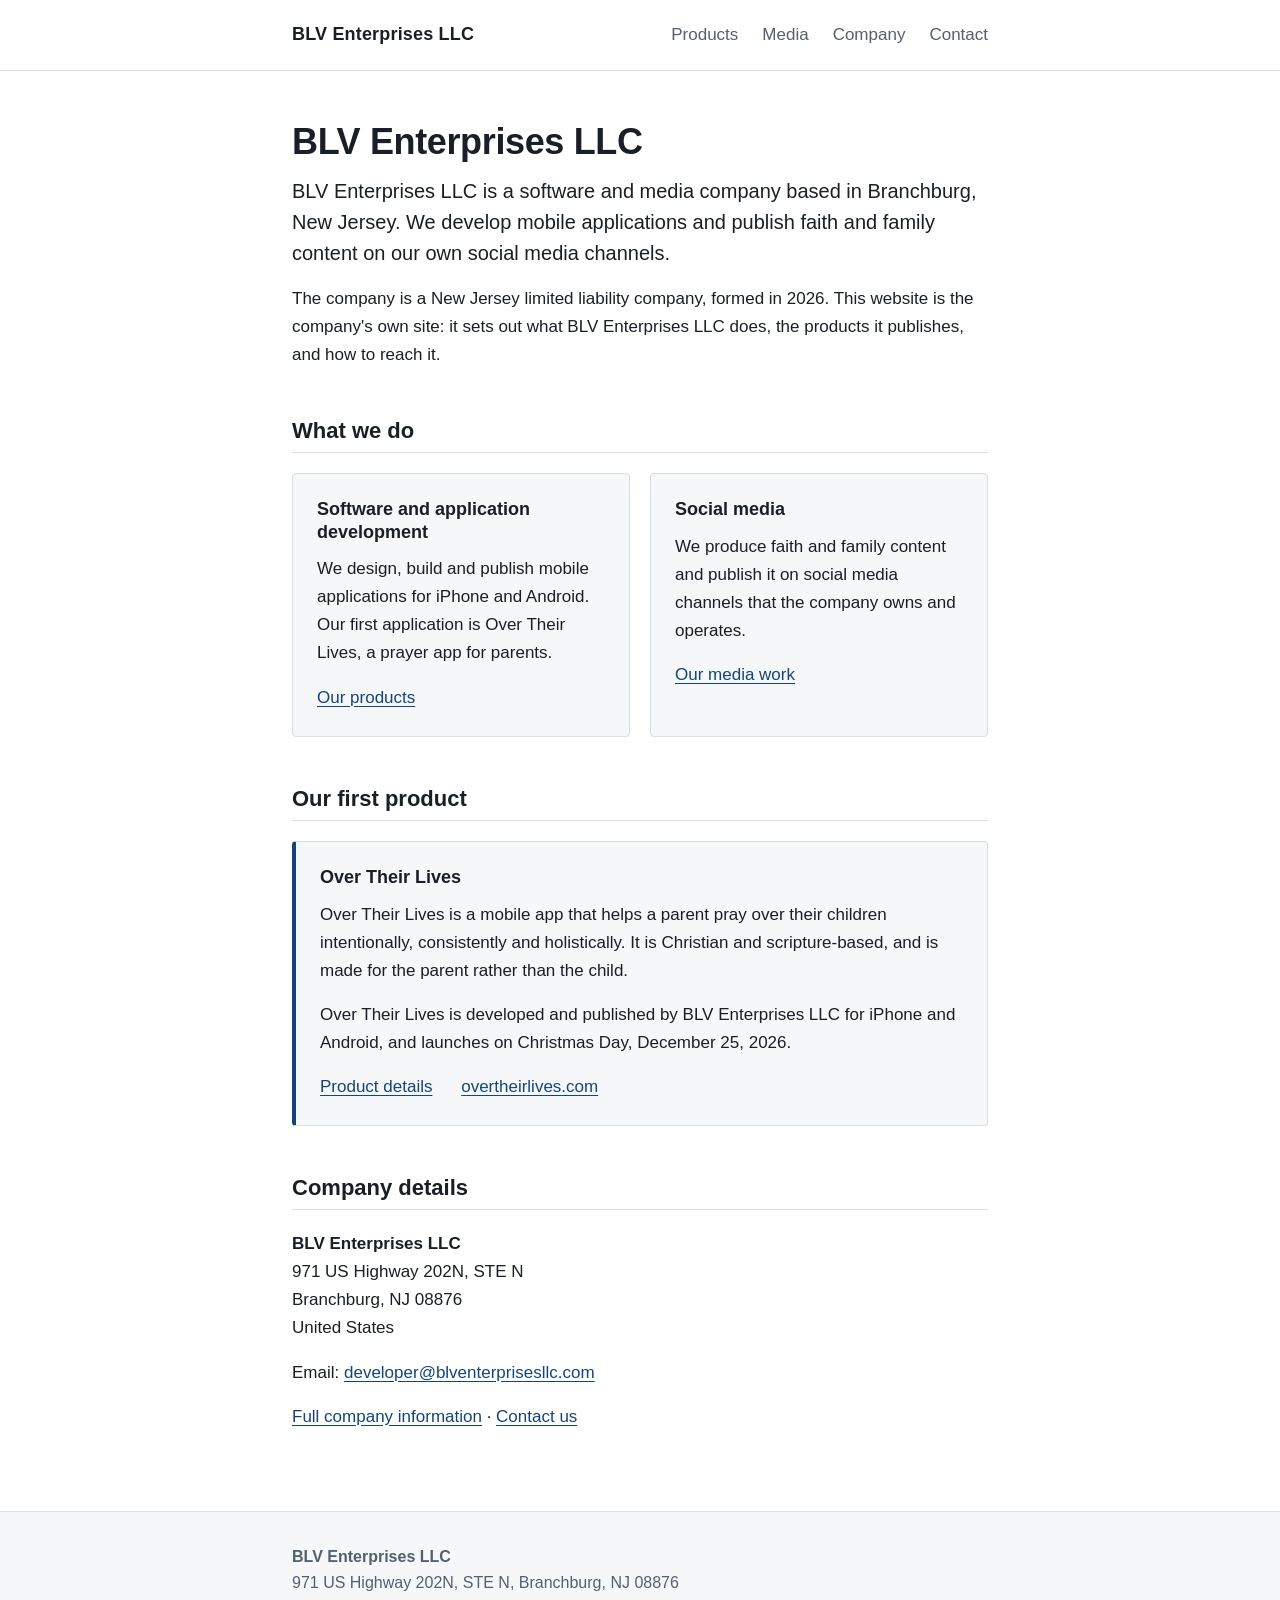
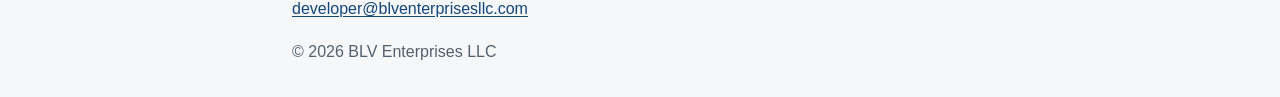
==== index.html @ cfd6014f "Add BLV Enterprises LLC company website Static five-page site: home, products, media, company, conta" ====
<!doctype html>
<html lang="en">
<head>
  <meta charset="utf-8">
  <meta name="viewport" content="width=device-width, initial-scale=1">
  <title>BLV Enterprises LLC — Software and media company, Branchburg, New Jersey</title>
  <meta name="description" content="BLV Enterprises LLC is a New Jersey limited liability company that develops mobile applications and publishes faith and family content on its own social media channels.">
  <link rel="canonical" href="https://blventerprisesllc.com/">
  <meta property="og:type" content="website">
  <meta property="og:site_name" content="BLV Enterprises LLC">
  <meta property="og:title" content="BLV Enterprises LLC — Software and media company, Branchburg, New Jersey">
  <meta property="og:description" content="BLV Enterprises LLC is a New Jersey limited liability company that develops mobile applications and publishes faith and family content on its own social media channels.">
  <meta property="og:url" content="https://blventerprisesllc.com/">
  <link rel="icon" href="/favicon.svg" type="image/svg+xml">
  <link rel="stylesheet" href="/styles.css">
</head>
<body>
  <a class="skip" href="#main">Skip to content</a>
  <header class="site-header">
    <div class="wrap header-inner">
      <a class="wordmark" href="/">BLV Enterprises LLC</a>
      <nav aria-label="Main">
        <ul>
          <li><a href="/products">Products</a></li>
          <li><a href="/media">Media</a></li>
          <li><a href="/company">Company</a></li>
          <li><a href="/contact">Contact</a></li>
        </ul>
      </nav>
    </div>
  </header>
  <main id="main" class="wrap">
    <section class="intro">
      <h1>BLV Enterprises LLC</h1>
      <p class="lede">BLV Enterprises LLC is a software and media company based in Branchburg, New Jersey. We develop mobile applications and publish faith and family content on our own social media channels.</p>
      <p>The company is a New Jersey limited liability company, formed in 2026. This website is the company's own site: it sets out what BLV Enterprises LLC does, the products it publishes, and how to reach it.</p>
    </section>

    <section>
      <h2>What we do</h2>
      <div class="grid">
        <article class="card">
          <h3>Software and application development</h3>
          <p>We design, build and publish mobile applications for iPhone and Android. Our first application is Over Their Lives, a prayer app for parents.</p>
          <p><a href="/products">Our products</a></p>
        </article>
        <article class="card">
          <h3>Social media</h3>
          <p>We produce faith and family content and publish it on social media channels that the company owns and operates.</p>
          <p><a href="/media">Our media work</a></p>
        </article>
      </div>
    </section>

    <section>
      <h2>Our first product</h2>
      <article class="card feature">
        <h3>Over Their Lives</h3>
        <p>Over Their Lives is a mobile app that helps a parent pray over their children intentionally, consistently and holistically. It is Christian and scripture-based, and is made for the parent rather than the child.</p>
        <p>Over Their Lives is developed and published by BLV Enterprises LLC for iPhone and Android, and launches on Christmas Day, December 25, 2026.</p>
        <p class="links"><a href="/products">Product details</a> <a href="https://overtheirlives.com">overtheirlives.com</a></p>
      </article>
    </section>

    <section>
      <h2>Company details</h2>
      <address>
        <strong>BLV Enterprises LLC</strong><br>
        971 US Highway 202N, STE N<br>
        Branchburg, NJ 08876<br>
        United States
      </address>
      <p>Email: <a href="mailto:developer@blventerprisesllc.com">developer@blventerprisesllc.com</a></p>
      <p><a href="/company">Full company information</a> · <a href="/contact">Contact us</a></p>
    </section>
  </main>
  <footer class="site-footer">
    <div class="wrap">
      <p>
        <strong>BLV Enterprises LLC</strong><br>
        971 US Highway 202N, STE N, Branchburg, NJ 08876<br>
        <a href="mailto:developer@blventerprisesllc.com">developer@blventerprisesllc.com</a>
      </p>
      <p>&copy; 2026 BLV Enterprises LLC</p>
    </div>
  </footer>
</body>
</html>
---- styles.css ----
:root {
  --ink: #1a1f27;
  --muted: #55606e;
  --line: #d9dee5;
  --bg: #ffffff;
  --bg-soft: #f5f7f9;
  --accent: #14457a;
}

* { box-sizing: border-box; }

html { -webkit-text-size-adjust: 100%; }

body {
  margin: 0;
  background: var(--bg);
  color: var(--ink);
  font-family: -apple-system, BlinkMacSystemFont, "Segoe UI", Roboto, "Helvetica Neue", Arial, sans-serif;
  font-size: 1.0625rem;
  line-height: 1.65;
}

.wrap {
  width: 100%;
  max-width: 46rem;
  margin: 0 auto;
  padding: 0 1.25rem;
}

a { color: var(--accent); text-underline-offset: 0.15em; }
a:hover { text-decoration-thickness: 2px; }
a:focus-visible { outline: 2px solid var(--accent); outline-offset: 2px; }

.skip {
  position: absolute;
  left: -999rem;
  background: var(--bg);
  padding: 0.5rem 1rem;
}
.skip:focus { left: 0.5rem; top: 0.5rem; }

.site-header { border-bottom: 1px solid var(--line); }
.wrap.header-inner {
  display: flex;
  flex-wrap: wrap;
  align-items: baseline;
  justify-content: space-between;
  gap: 0.5rem 2rem;
  padding-top: 1.25rem;
  padding-bottom: 1.25rem;
}
.wordmark {
  color: var(--ink);
  font-weight: 700;
  font-size: 1.125rem;
  letter-spacing: 0.01em;
  text-decoration: none;
}
nav ul {
  display: flex;
  flex-wrap: wrap;
  gap: 0.25rem 1.5rem;
  margin: 0;
  padding: 0;
  list-style: none;
}
nav a { color: var(--muted); text-decoration: none; }
nav a:hover { color: var(--accent); text-decoration: underline; }
nav a[aria-current="page"] { color: var(--ink); font-weight: 600; }

main.wrap { padding-top: 3rem; padding-bottom: 4rem; }
section + section { margin-top: 3rem; }

h1, h2, h3 { line-height: 1.25; margin: 0 0 0.75rem; }
h1 { font-size: 2.25rem; letter-spacing: -0.01em; }
h2 {
  font-size: 1.375rem;
  padding-bottom: 0.5rem;
  border-bottom: 1px solid var(--line);
  margin-bottom: 1.25rem;
}
h3 { font-size: 1.125rem; margin-top: 2rem; }
p, ul, dl, address { margin: 0 0 1rem; }
address { font-style: normal; }
.lede { font-size: 1.25rem; line-height: 1.55; color: var(--ink); }

.grid {
  display: grid;
  grid-template-columns: repeat(auto-fit, minmax(16rem, 1fr));
  gap: 1.25rem;
}
.card {
  background: var(--bg-soft);
  border: 1px solid var(--line);
  border-radius: 4px;
  padding: 1.5rem;
}
.card h3 { margin-top: 0; }
.card > :last-child { margin-bottom: 0; }
.feature { border-left: 4px solid var(--accent); }
.links a { margin-right: 1.5rem; display: inline-block; }

.facts { border-top: 1px solid var(--line); }
.facts > div {
  display: grid;
  grid-template-columns: 12rem 1fr;
  gap: 0.25rem 1.5rem;
  padding: 0.75rem 0;
  border-bottom: 1px solid var(--line);
}
.facts dt { font-weight: 600; color: var(--muted); }
.facts dd { margin: 0; }
.facts address { margin: 0; }

.site-footer {
  border-top: 1px solid var(--line);
  background: var(--bg-soft);
  padding: 2rem 0;
  color: var(--muted);
  font-size: 1rem;
}
.site-footer p:last-child { margin-bottom: 0; }

@media (max-width: 34rem) {
  h1 { font-size: 1.875rem; }
  .facts > div { grid-template-columns: 1fr; }
}
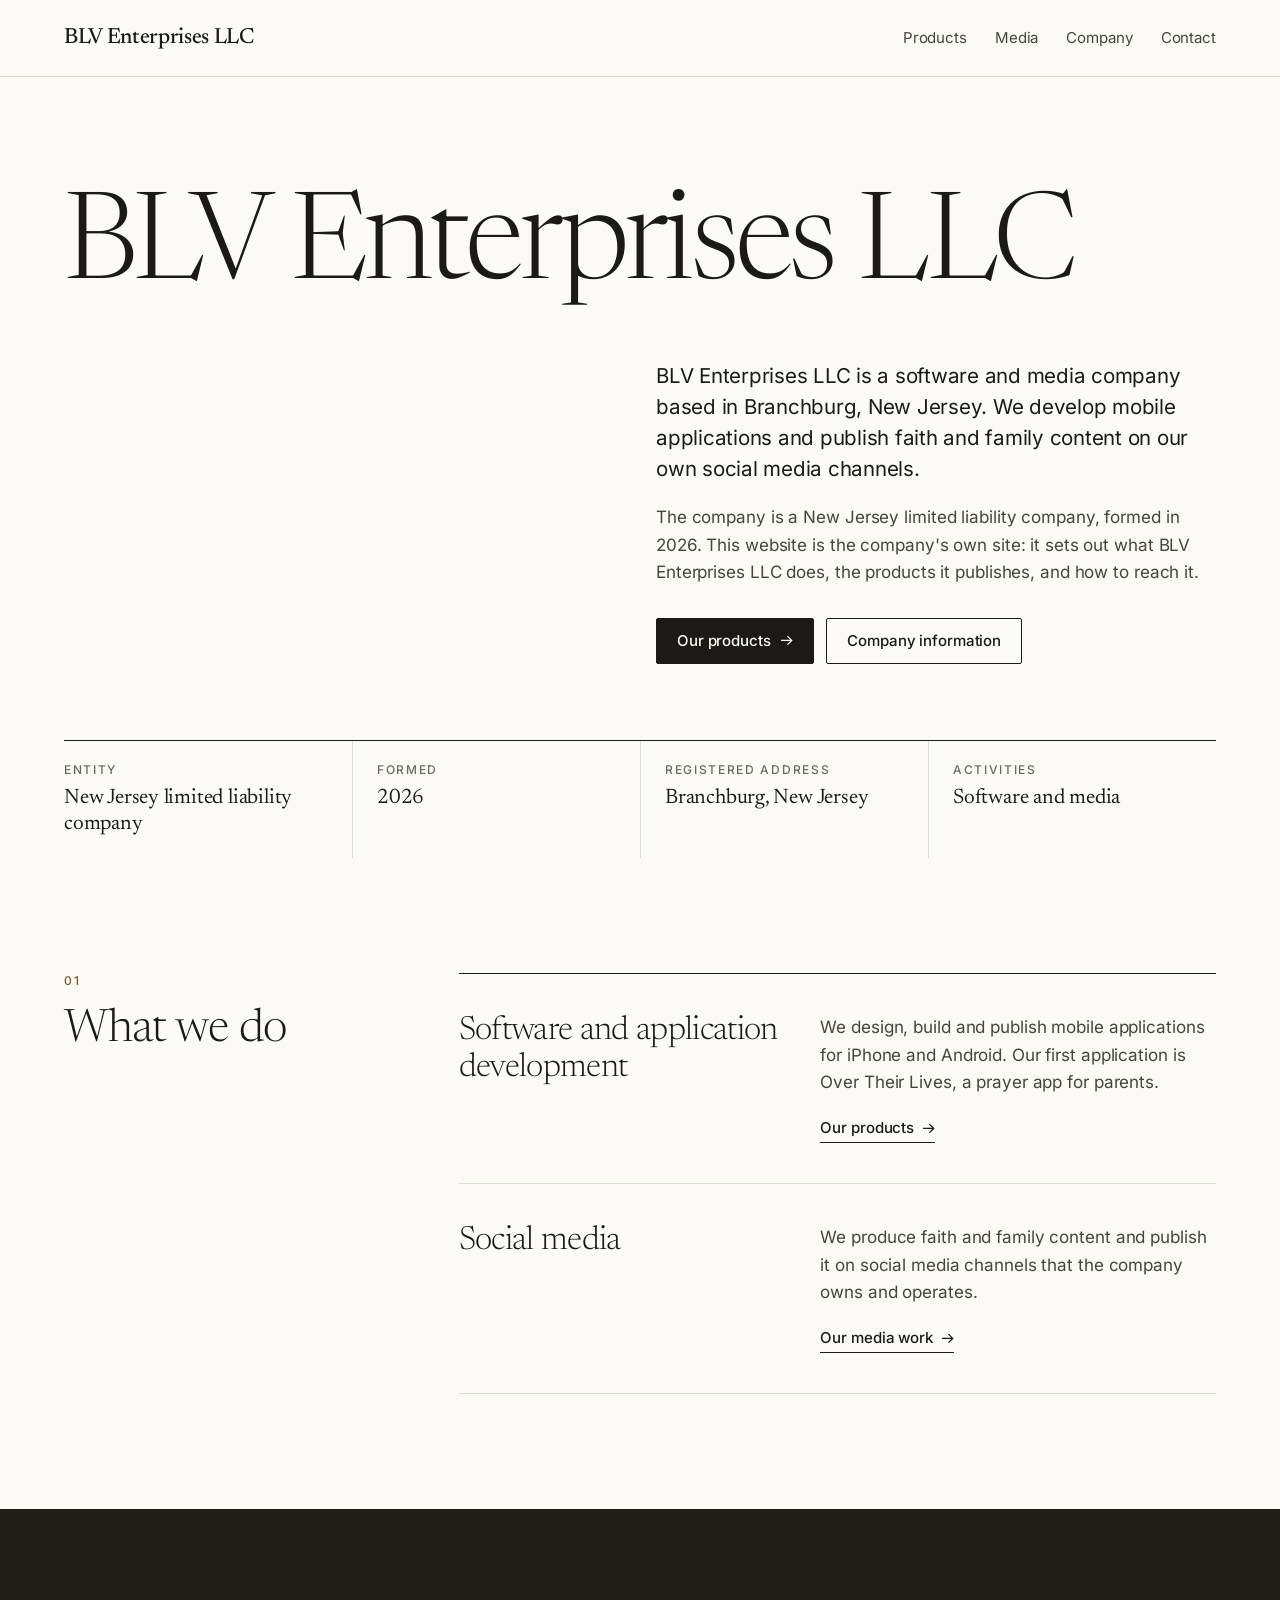
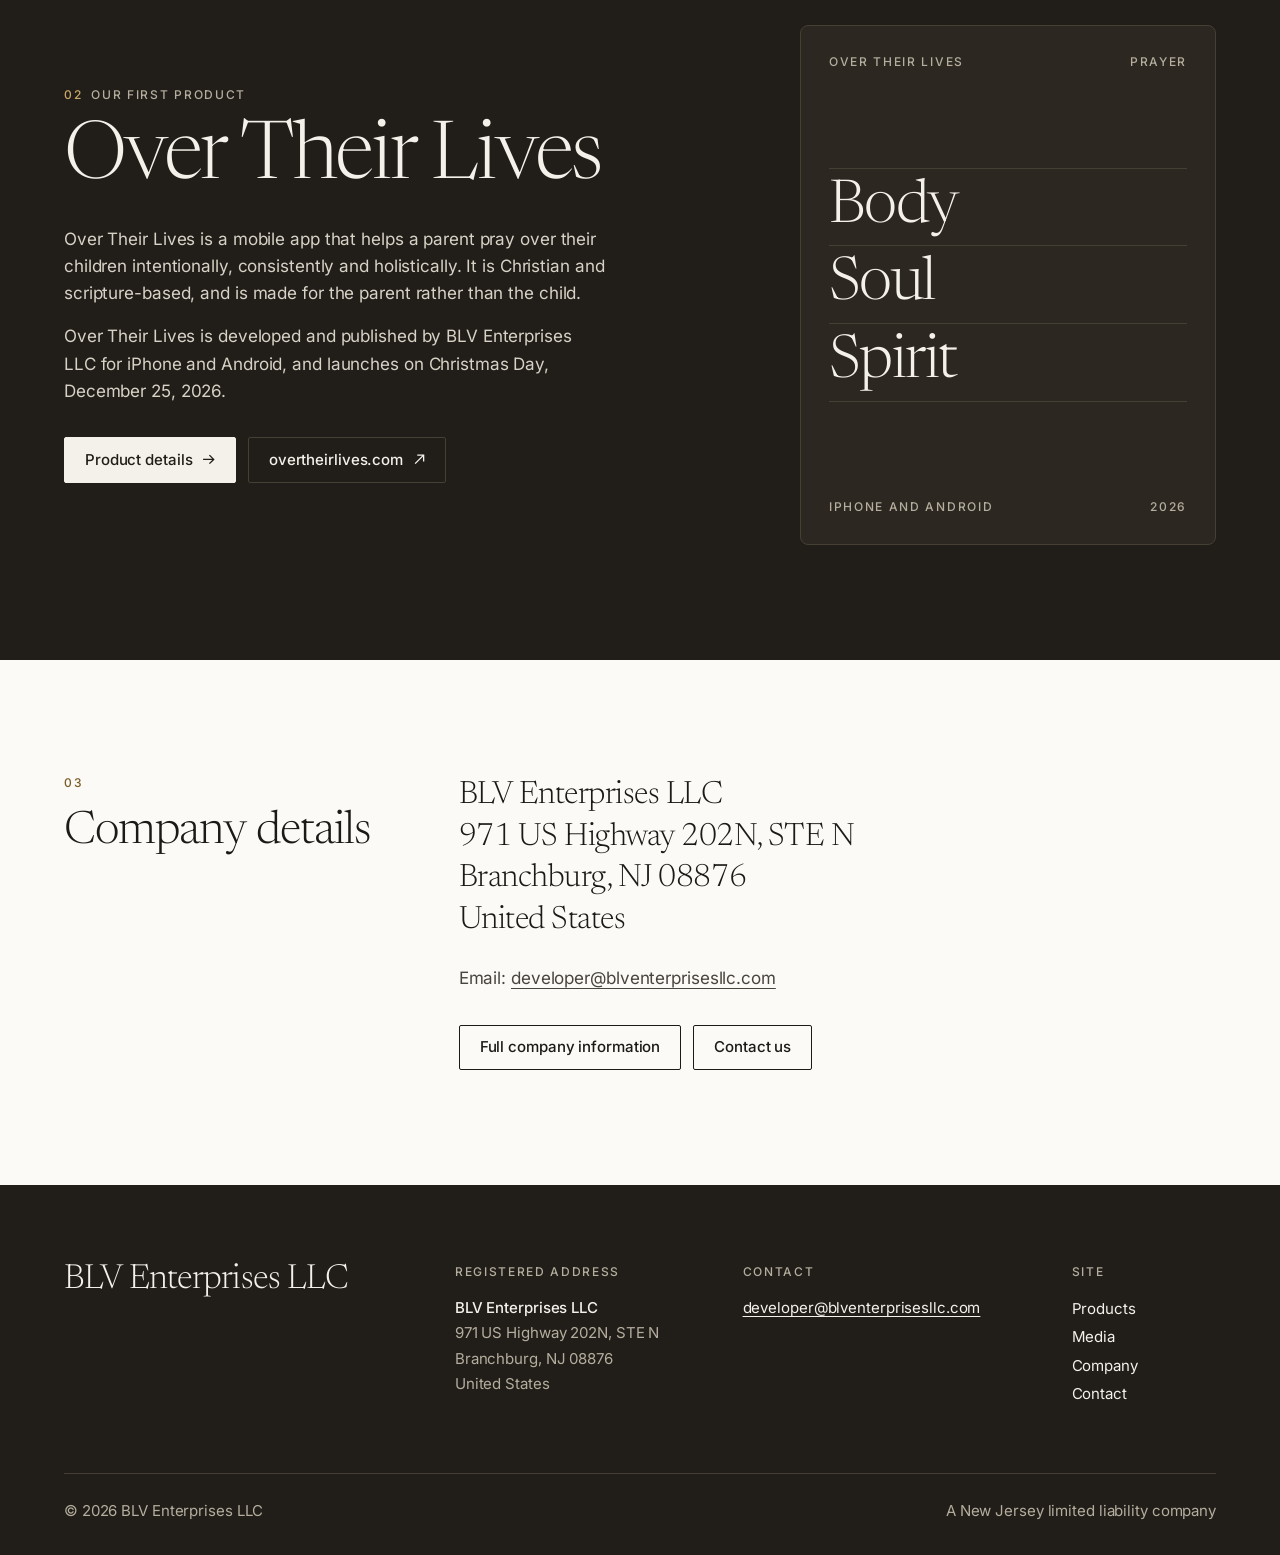
==== commit a3a8651f: "Redesign: editorial warm-paper system with self-hosted fonts Co-Authored-By: Claude Opus 5.5 <norepl" ====
--- a/index.html
+++ b/index.html
@@ -6,20 +6,23 @@
   <title>BLV Enterprises LLC — Software and media company, Branchburg, New Jersey</title>
   <meta name="description" content="BLV Enterprises LLC is a New Jersey limited liability company that develops mobile applications and publishes faith and family content on its own social media channels.">
   <link rel="canonical" href="https://blventerprisesllc.com/">
+  <meta property="og:url" content="https://blventerprisesllc.com/">
   <meta property="og:type" content="website">
   <meta property="og:site_name" content="BLV Enterprises LLC">
   <meta property="og:title" content="BLV Enterprises LLC — Software and media company, Branchburg, New Jersey">
   <meta property="og:description" content="BLV Enterprises LLC is a New Jersey limited liability company that develops mobile applications and publishes faith and family content on its own social media channels.">
-  <meta property="og:url" content="https://blventerprisesllc.com/">
+  <meta name="theme-color" content="#fbfaf6">
   <link rel="icon" href="/favicon.svg" type="image/svg+xml">
+  <link rel="preload" href="/fonts/newsreader.woff2" as="font" type="font/woff2" crossorigin>
+  <link rel="preload" href="/fonts/inter.woff2" as="font" type="font/woff2" crossorigin>
   <link rel="stylesheet" href="/styles.css">
 </head>
 <body>
   <a class="skip" href="#main">Skip to content</a>
   <header class="site-header">
-    <div class="wrap header-inner">
+    <div class="wrap bar">
       <a class="wordmark" href="/">BLV Enterprises LLC</a>
-      <nav aria-label="Main">
+      <nav class="site-nav" aria-label="Main">
         <ul>
           <li><a href="/products">Products</a></li>
           <li><a href="/media">Media</a></li>
@@ -29,59 +32,124 @@
       </nav>
     </div>
   </header>
-  <main id="main" class="wrap">
-    <section class="intro">
-      <h1>BLV Enterprises LLC</h1>
-      <p class="lede">BLV Enterprises LLC is a software and media company based in Branchburg, New Jersey. We develop mobile applications and publish faith and family content on our own social media channels.</p>
-      <p>The company is a New Jersey limited liability company, formed in 2026. This website is the company's own site: it sets out what BLV Enterprises LLC does, the products it publishes, and how to reach it.</p>
-    </section>
-
-    <section>
-      <h2>What we do</h2>
-      <div class="grid">
-        <article class="card">
-          <h3>Software and application development</h3>
-          <p>We design, build and publish mobile applications for iPhone and Android. Our first application is Over Their Lives, a prayer app for parents.</p>
-          <p><a href="/products">Our products</a></p>
-        </article>
-        <article class="card">
-          <h3>Social media</h3>
-          <p>We produce faith and family content and publish it on social media channels that the company owns and operates.</p>
-          <p><a href="/media">Our media work</a></p>
-        </article>
+  <main id="main">
+    <section class="hero hero-split wrap">
+      <h1 class="display">BLV Enterprises LLC</h1>
+      <div class="hero-body">
+        <p class="lede">BLV Enterprises LLC is a software and media company based in Branchburg, New Jersey. We develop mobile applications and publish faith and family content on our own social media channels.</p>
+        <p class="muted">The company is a New Jersey limited liability company, formed in 2026. This website is the company's own site: it sets out what BLV Enterprises LLC does, the products it publishes, and how to reach it.</p>
+        <div class="actions">
+          <a class="btn" href="/products">Our products <svg viewBox="0 0 12 12" fill="none" stroke="currentColor" stroke-width="1.25" aria-hidden="true"><path d="M1 6h10M7 2l4 4-4 4"/></svg></a>
+          <a class="btn ghost" href="/company">Company information</a>
+        </div>
       </div>
     </section>
 
-    <section>
-      <h2>Our first product</h2>
-      <article class="card feature">
-        <h3>Over Their Lives</h3>
-        <p>Over Their Lives is a mobile app that helps a parent pray over their children intentionally, consistently and holistically. It is Christian and scripture-based, and is made for the parent rather than the child.</p>
-        <p>Over Their Lives is developed and published by BLV Enterprises LLC for iPhone and Android, and launches on Christmas Day, December 25, 2026.</p>
-        <p class="links"><a href="/products">Product details</a> <a href="https://overtheirlives.com">overtheirlives.com</a></p>
-      </article>
+    <div class="wrap">
+      <dl class="strip">
+        <div><dt>Entity</dt><dd>New Jersey limited liability company</dd></div>
+        <div><dt>Formed</dt><dd>2026</dd></div>
+        <div><dt>Registered address</dt><dd>Branchburg, New Jersey</dd></div>
+        <div><dt>Activities</dt><dd>Software and media</dd></div>
+      </dl>
+    </div>
+
+    <section class="section split wrap">
+      <header class="section-head">
+        <p class="eyebrow"><span class="num">01</span></p>
+        <h2>What we do</h2>
+      </header>
+      <div class="section-body">
+        <div class="entries">
+          <article class="entry">
+            <h3>Software and application development</h3>
+            <p>We design, build and publish mobile applications for iPhone and Android. Our first application is Over Their Lives, a prayer app for parents.</p>
+            <a class="arrow" href="/products">Our products <svg viewBox="0 0 12 12" fill="none" stroke="currentColor" stroke-width="1.25" aria-hidden="true"><path d="M1 6h10M7 2l4 4-4 4"/></svg></a>
+          </article>
+          <article class="entry">
+            <h3>Social media</h3>
+            <p>We produce faith and family content and publish it on social media channels that the company owns and operates.</p>
+            <a class="arrow" href="/media">Our media work <svg viewBox="0 0 12 12" fill="none" stroke="currentColor" stroke-width="1.25" aria-hidden="true"><path d="M1 6h10M7 2l4 4-4 4"/></svg></a>
+          </article>
+        </div>
+      </div>
     </section>
 
-    <section>
-      <h2>Company details</h2>
-      <address>
-        <strong>BLV Enterprises LLC</strong><br>
-        971 US Highway 202N, STE N<br>
-        Branchburg, NJ 08876<br>
-        United States
-      </address>
-      <p>Email: <a href="mailto:developer@blventerprisesllc.com">developer@blventerprisesllc.com</a></p>
-      <p><a href="/company">Full company information</a> · <a href="/contact">Contact us</a></p>
+    <section class="field">
+      <div class="wrap feature">
+        <div>
+          <h2 class="eyebrow"><span class="num">02</span>Our first product</h2>
+          <h3>Over Their Lives</h3>
+          <p>Over Their Lives is a mobile app that helps a parent pray over their children intentionally, consistently and holistically. It is Christian and scripture-based, and is made for the parent rather than the child.</p>
+          <p>Over Their Lives is developed and published by BLV Enterprises LLC for iPhone and Android, and launches on Christmas Day, December 25, 2026.</p>
+          <div class="actions">
+            <a class="btn" href="/products">Product details <svg viewBox="0 0 12 12" fill="none" stroke="currentColor" stroke-width="1.25" aria-hidden="true"><path d="M1 6h10M7 2l4 4-4 4"/></svg></a>
+            <a class="btn ghost" href="https://overtheirlives.com">overtheirlives.com <svg class="out" viewBox="0 0 12 12" fill="none" stroke="currentColor" stroke-width="1.25" aria-hidden="true"><path d="M2 10l8-8M4 2h6v6"/></svg></a>
+          </div>
+        </div>
+        <div class="plate" aria-hidden="true">
+          <p class="eyebrow"><span>Over Their Lives</span><span>Prayer</span></p>
+          <ul>
+            <li>Body</li>
+            <li>Soul</li>
+            <li>Spirit</li>
+          </ul>
+          <p class="eyebrow"><span>iPhone and Android</span><span>2026</span></p>
+        </div>
+      </div>
+    </section>
+
+    <section class="section split wrap">
+      <header class="section-head">
+        <p class="eyebrow"><span class="num">03</span></p>
+        <h2>Company details</h2>
+      </header>
+      <div class="section-body">
+        <address class="big-address">
+          BLV Enterprises LLC<br>
+          971 US Highway 202N, STE N<br>
+          Branchburg, NJ 08876<br>
+          United States
+        </address>
+        <p class="note">Email: <a href="mailto:developer@blventerprisesllc.com">developer@blventerprisesllc.com</a></p>
+        <div class="actions">
+          <a class="btn ghost" href="/company">Full company information</a>
+          <a class="btn ghost" href="/contact">Contact us</a>
+        </div>
+      </div>
     </section>
   </main>
   <footer class="site-footer">
     <div class="wrap">
-      <p>
-        <strong>BLV Enterprises LLC</strong><br>
-        971 US Highway 202N, STE N, Branchburg, NJ 08876<br>
-        <a href="mailto:developer@blventerprisesllc.com">developer@blventerprisesllc.com</a>
-      </p>
-      <p>&copy; 2026 BLV Enterprises LLC</p>
+      <div class="footer-grid">
+        <p class="footer-mark">BLV Enterprises LLC</p>
+        <div>
+          <p class="eyebrow">Registered address</p>
+          <p>
+            <strong>BLV Enterprises LLC</strong><br>
+            971 US Highway 202N, STE N<br>
+            Branchburg, NJ 08876<br>
+            United States
+          </p>
+        </div>
+        <div>
+          <p class="eyebrow">Contact</p>
+          <p><a href="mailto:developer@blventerprisesllc.com">developer@blventerprisesllc.com</a></p>
+        </div>
+        <div>
+          <p class="eyebrow">Site</p>
+          <ul>
+            <li><a href="/products">Products</a></li>
+            <li><a href="/media">Media</a></li>
+            <li><a href="/company">Company</a></li>
+            <li><a href="/contact">Contact</a></li>
+          </ul>
+        </div>
+      </div>
+      <div class="footer-base">
+        <p>&copy; 2026 BLV Enterprises LLC</p>
+        <p>A New Jersey limited liability company</p>
+      </div>
     </div>
   </footer>
 </body>
--- a/styles.css
+++ b/styles.css
@@ -1,10 +1,40 @@
+@font-face {
+  font-family: "Newsreader";
+  src: url("/fonts/newsreader.woff2") format("woff2");
+  font-weight: 200 800;
+  font-style: normal;
+  font-display: swap;
+}
+@font-face {
+  font-family: "Inter";
+  src: url("/fonts/inter.woff2") format("woff2");
+  font-weight: 100 900;
+  font-style: normal;
+  font-display: swap;
+}
+
 :root {
-  --ink: #1a1f27;
-  --muted: #55606e;
-  --line: #d9dee5;
-  --bg: #ffffff;
-  --bg-soft: #f5f7f9;
-  --accent: #14457a;
+  --paper: #fbfaf6;
+  --linen: #f4f1ea;
+  --rule: #e0dbd0;
+  --ink: #1c1a17;
+  --ink-2: #48443e;
+  --ink-3: #6e6960;
+  --brass: #7a5c24;
+  --field: #211e19;
+  --field-2: #2c2821;
+  --field-rule: #453f34;
+  --field-ink: #f4f1ea;
+  --field-muted: #b5ad9e;
+  --wash-sage: #e7ede3;
+  --wash-sand: #efe7d7;
+  --wash-clay: #efe3db;
+
+  --serif: "Newsreader", "Iowan Old Style", "Palatino Linotype", Palatino, Georgia, serif;
+  --sans: "Inter", -apple-system, BlinkMacSystemFont, "Segoe UI", Roboto, "Helvetica Neue", Arial, sans-serif;
+
+  --gutter: clamp(1.25rem, 4vw, 3rem);
+  --gap: clamp(4rem, 9vw, 7.5rem);
 }
 
 * { box-sizing: border-box; }
@@ -13,115 +43,344 @@
 
 body {
   margin: 0;
-  background: var(--bg);
+  background: var(--paper);
   color: var(--ink);
-  font-family: -apple-system, BlinkMacSystemFont, "Segoe UI", Roboto, "Helvetica Neue", Arial, sans-serif;
+  font-family: var(--sans);
   font-size: 1.0625rem;
-  line-height: 1.65;
-}
+  line-height: 1.6;
+  letter-spacing: -0.006em;
+  -webkit-font-smoothing: antialiased;
+  text-rendering: optimizeLegibility;
+}
+
+::selection { background: var(--ink); color: var(--paper); }
 
 .wrap {
   width: 100%;
-  max-width: 46rem;
+  max-width: 78rem;
   margin: 0 auto;
-  padding: 0 1.25rem;
-}
-
-a { color: var(--accent); text-underline-offset: 0.15em; }
-a:hover { text-decoration-thickness: 2px; }
-a:focus-visible { outline: 2px solid var(--accent); outline-offset: 2px; }
+  padding-left: var(--gutter);
+  padding-right: var(--gutter);
+}
+
+h1, h2, h3, h4 {
+  margin: 0;
+  font-family: var(--serif);
+  font-weight: 300;
+  letter-spacing: -0.02em;
+  line-height: 1.05;
+}
+p, ul, dl, address { margin: 0 0 1rem; }
+address { font-style: normal; }
+
+a {
+  color: inherit;
+  text-decoration-line: underline;
+  text-decoration-thickness: 1px;
+  text-decoration-color: currentColor;
+  text-underline-offset: 0.22em;
+  transition: color 0.15s ease, text-decoration-color 0.15s ease;
+}
+a:hover { color: var(--brass); }
+a:focus-visible, .btn:focus-visible {
+  outline: 2px solid var(--ink);
+  outline-offset: 3px;
+}
 
 .skip {
   position: absolute;
   left: -999rem;
-  background: var(--bg);
-  padding: 0.5rem 1rem;
-}
-.skip:focus { left: 0.5rem; top: 0.5rem; }
-
-.site-header { border-bottom: 1px solid var(--line); }
-.wrap.header-inner {
+  z-index: 10;
+  background: var(--ink);
+  color: var(--paper);
+  padding: 0.6rem 1rem;
+}
+.skip:focus { left: 0.5rem; top: 0.5rem; color: var(--paper); }
+
+/* Header */
+
+.site-header { border-bottom: 1px solid var(--rule); }
+.bar {
   display: flex;
   flex-wrap: wrap;
-  align-items: baseline;
+  align-items: center;
   justify-content: space-between;
-  gap: 0.5rem 2rem;
+  gap: 0.75rem 2rem;
   padding-top: 1.25rem;
   padding-bottom: 1.25rem;
 }
 .wordmark {
-  color: var(--ink);
-  font-weight: 700;
-  font-size: 1.125rem;
-  letter-spacing: 0.01em;
+  font-family: var(--serif);
+  font-size: 1.375rem;
+  font-weight: 500;
+  letter-spacing: -0.015em;
+  line-height: 1;
   text-decoration: none;
 }
-nav ul {
+.wordmark:hover { color: inherit; }
+.site-nav ul {
   display: flex;
   flex-wrap: wrap;
-  gap: 0.25rem 1.5rem;
+  align-items: center;
+  gap: 0.25rem 1.75rem;
   margin: 0;
   padding: 0;
   list-style: none;
 }
-nav a { color: var(--muted); text-decoration: none; }
-nav a:hover { color: var(--accent); text-decoration: underline; }
-nav a[aria-current="page"] { color: var(--ink); font-weight: 600; }
-
-main.wrap { padding-top: 3rem; padding-bottom: 4rem; }
-section + section { margin-top: 3rem; }
-
-h1, h2, h3 { line-height: 1.25; margin: 0 0 0.75rem; }
-h1 { font-size: 2.25rem; letter-spacing: -0.01em; }
-h2 {
-  font-size: 1.375rem;
-  padding-bottom: 0.5rem;
-  border-bottom: 1px solid var(--line);
-  margin-bottom: 1.25rem;
-}
-h3 { font-size: 1.125rem; margin-top: 2rem; }
-p, ul, dl, address { margin: 0 0 1rem; }
-address { font-style: normal; }
-.lede { font-size: 1.25rem; line-height: 1.55; color: var(--ink); }
-
-.grid {
+.site-nav a {
+  display: inline-block;
+  padding: 0.35rem 0;
+  font-size: 0.9375rem;
+  color: var(--ink-2);
+  text-decoration: none;
+  border-bottom: 1px solid transparent;
+}
+.site-nav a:hover { color: var(--ink); border-bottom-color: var(--ink); }
+.site-nav a[aria-current="page"] { color: var(--ink); border-bottom-color: var(--ink); }
+
+/* Type */
+
+.eyebrow {
+  margin: 0 0 1rem;
+  font-family: var(--sans);
+  font-size: 0.75rem;
+  font-weight: 500;
+  letter-spacing: 0.14em;
+  line-height: 1.4;
+  text-transform: uppercase;
+  color: var(--ink-3);
+}
+.eyebrow .num { color: var(--brass); margin-right: 0.75em; }
+
+.display { font-size: clamp(3rem, 9.4vw, 7.75rem); line-height: 0.98; letter-spacing: -0.03em; }
+.page-title { font-size: clamp(2.75rem, 7.5vw, 5.75rem); line-height: 1; letter-spacing: -0.028em; }
+.lede {
+  font-size: clamp(1.1875rem, 1.6vw, 1.375rem);
+  line-height: 1.5;
+  letter-spacing: -0.012em;
+  color: var(--ink);
+}
+.muted { color: var(--ink-2); }
+.nowrap { white-space: nowrap; }
+
+/* Buttons */
+
+.actions { display: flex; flex-wrap: wrap; gap: 0.75rem; margin-top: 2rem; }
+.btn {
+  display: inline-flex;
+  align-items: center;
+  gap: 0.6rem;
+  padding: 0.8rem 1.25rem;
+  border: 1px solid var(--ink);
+  border-radius: 2px;
+  background: var(--ink);
+  color: var(--paper);
+  font-size: 0.9375rem;
+  font-weight: 500;
+  line-height: 1.2;
+  text-decoration: none;
+  transition: background 0.15s ease, color 0.15s ease, border-color 0.15s ease;
+}
+.btn:hover { background: var(--ink-2); border-color: var(--ink-2); color: var(--paper); }
+.btn.ghost { background: transparent; color: var(--ink); }
+.btn.ghost:hover { background: var(--ink); color: var(--paper); }
+.btn svg, .arrow svg { width: 0.85em; height: 0.85em; flex: none; transition: transform 0.15s ease; }
+.btn:hover svg, .arrow:hover svg { transform: translate(2px, 0); }
+.btn:hover svg.out, .arrow:hover svg.out { transform: translate(2px, -2px); }
+
+.arrow {
+  display: inline-flex;
+  align-items: center;
+  gap: 0.5rem;
+  font-size: 0.9375rem;
+  font-weight: 500;
+  text-decoration: none;
+  border-bottom: 1px solid currentColor;
+  padding-bottom: 0.15rem;
+}
+
+/* Hero */
+
+.hero { padding-top: clamp(3.5rem, 9vw, 7.5rem); padding-bottom: clamp(3rem, 6vw, 5rem); }
+.hero-body { margin-top: clamp(2rem, 4vw, 3.5rem); max-width: 40rem; }
+.hero-body p:last-of-type { margin-bottom: 0; }
+.hero-body .lede + p { margin-top: 1.25rem; }
+
+.strip {
   display: grid;
-  grid-template-columns: repeat(auto-fit, minmax(16rem, 1fr));
-  gap: 1.25rem;
-}
-.card {
-  background: var(--bg-soft);
-  border: 1px solid var(--line);
-  border-radius: 4px;
-  padding: 1.5rem;
-}
-.card h3 { margin-top: 0; }
-.card > :last-child { margin-bottom: 0; }
-.feature { border-left: 4px solid var(--accent); }
-.links a { margin-right: 1.5rem; display: inline-block; }
-
-.facts { border-top: 1px solid var(--line); }
-.facts > div {
-  display: grid;
-  grid-template-columns: 12rem 1fr;
-  gap: 0.25rem 1.5rem;
-  padding: 0.75rem 0;
-  border-bottom: 1px solid var(--line);
-}
-.facts dt { font-weight: 600; color: var(--muted); }
-.facts dd { margin: 0; }
-.facts address { margin: 0; }
-
-.site-footer {
-  border-top: 1px solid var(--line);
-  background: var(--bg-soft);
-  padding: 2rem 0;
-  color: var(--muted);
-  font-size: 1rem;
-}
-.site-footer p:last-child { margin-bottom: 0; }
-
-@media (max-width: 34rem) {
-  h1 { font-size: 1.875rem; }
-  .facts > div { grid-template-columns: 1fr; }
-}
+  grid-template-columns: repeat(2, 1fr);
+  margin: 0;
+  border-top: 1px solid var(--ink);
+}
+.strip > div { padding: 1.25rem 1.25rem 1.25rem 0; border-bottom: 1px solid var(--rule); }
+.strip dt { margin-bottom: 0.4rem; }
+.strip dd { margin: 0; font-family: var(--serif); font-size: 1.3125rem; line-height: 1.25; letter-spacing: -0.01em; }
+
+/* Sections */
+
+.section { padding-top: var(--gap); }
+.section:last-child, main > .section:last-of-type { padding-bottom: var(--gap); }
+.section-head { margin-bottom: 2.5rem; }
+.section-head h2 { font-size: clamp(2rem, 3.6vw, 2.875rem); }
+.section-body > :last-child { margin-bottom: 0; }
+.prose { max-width: 40rem; }
+.prose p { color: var(--ink-2); }
+.prose p.lede { color: var(--ink); }
+.prose h3 { font-size: 1.75rem; margin: 3rem 0 1rem; }
+.prose > :last-child { margin-bottom: 0; }
+
+/* Entries (what we do) */
+
+.entries { border-top: 1px solid var(--ink); }
+.entry { display: grid; gap: 0.75rem; padding: 2rem 0; border-bottom: 1px solid var(--rule); }
+.entry h3 { font-size: clamp(1.625rem, 2.6vw, 2.125rem); line-height: 1.1; }
+.entry p { margin: 0; color: var(--ink-2); max-width: 34rem; }
+.entry .arrow { justify-self: start; margin-top: 0.5rem; }
+
+/* Dark field */
+
+.field { background: var(--field); color: var(--field-ink); margin-top: var(--gap); }
+.field .wrap { padding-top: var(--gap); padding-bottom: var(--gap); }
+.field .eyebrow { color: var(--field-muted); }
+.field .eyebrow .num { color: #c9a868; }
+.field h2.eyebrow { font-family: var(--sans); }
+.field h3 { font-size: clamp(2.75rem, 6.4vw, 5rem); line-height: 0.98; letter-spacing: -0.028em; margin-bottom: 1.75rem; }
+.field p { color: #d8d2c6; max-width: 34rem; }
+.field a:hover { color: #e3c88f; }
+.field a:focus-visible { outline-color: var(--field-ink); }
+.field .btn { background: var(--field-ink); border-color: var(--field-ink); color: var(--field); }
+.field .btn:hover { background: #fff; border-color: #fff; color: var(--field); }
+.field .btn.ghost { background: transparent; color: var(--field-ink); border-color: var(--field-rule); }
+.field .btn.ghost:hover { background: transparent; border-color: var(--field-ink); color: var(--field-ink); }
+.feature { display: grid; gap: 3rem; align-items: center; }
+
+.plate {
+  display: flex;
+  flex-direction: column;
+  justify-content: space-between;
+  aspect-ratio: 4 / 5;
+  width: 100%;
+  max-width: 26rem;
+  padding: 1.75rem;
+  border: 1px solid var(--field-rule);
+  border-radius: 8px;
+  background: var(--field-2);
+}
+.plate .eyebrow { margin: 0; display: flex; justify-content: space-between; gap: 1rem; }
+.plate ul { margin: 0; padding: 0; list-style: none; }
+.plate li {
+  padding: 0.5rem 0 0.35rem;
+  border-top: 1px solid var(--field-rule);
+  font-family: var(--serif);
+  font-weight: 300;
+  font-size: clamp(2.5rem, 6vw, 3.75rem);
+  line-height: 1.05;
+  letter-spacing: -0.025em;
+}
+.plate li:last-child { border-bottom: 1px solid var(--field-rule); }
+
+/* Wash cards */
+
+.cards { display: grid; gap: 1rem; margin: 1.5rem 0 0; }
+.card { display: flex; flex-direction: column; justify-content: space-between; min-height: 15rem; padding: 1.75rem; border-radius: 8px; background: var(--wash-sage); }
+.card.sand { background: var(--wash-sand); }
+.card.clay { background: var(--wash-clay); }
+.card .eyebrow { color: var(--ink-2); }
+.card h4 { font-size: clamp(2.75rem, 5vw, 3.75rem); margin-bottom: 0.75rem; }
+.card p { margin: 0; color: var(--ink-2); }
+
+.bands { display: grid; grid-template-columns: repeat(3, 1fr); margin: 1.5rem 0 0; padding: 0; list-style: none; border-top: 1px solid var(--ink); border-bottom: 1px solid var(--rule); }
+.bands li { padding: 1.5rem 0.75rem 1.5rem 0; }
+.bands li + li { padding-left: clamp(0.75rem, 2.5vw, 2rem); border-left: 1px solid var(--rule); }
+.bands .n { display: block; font-family: var(--serif); font-weight: 300; font-size: clamp(2.125rem, 6.5vw, 4.5rem); line-height: 1; letter-spacing: -0.03em; white-space: nowrap; }
+.bands .u { display: block; margin-top: 0.6rem; }
+
+/* Ledger */
+
+.ledger { margin: 0; border-top: 1px solid var(--ink); }
+.ledger > div { display: grid; gap: 0.3rem 2rem; padding: 1.15rem 0; border-bottom: 1px solid var(--rule); }
+.ledger dt, .strip dt, .bands .u {
+  font-size: 0.75rem;
+  font-weight: 500;
+  letter-spacing: 0.14em;
+  line-height: 1.5;
+  text-transform: uppercase;
+  color: var(--ink-3);
+}
+.ledger dt { padding-top: 0.3rem; }
+.ledger dd { margin: 0; font-size: 1.125rem; line-height: 1.5; }
+.ledger address { margin: 0; }
+.note { margin-top: 1.5rem; color: var(--ink-2); max-width: 40rem; }
+
+/* Contact */
+
+.big-link {
+  font-family: var(--serif);
+  font-weight: 300;
+  font-size: clamp(1.5rem, 4.2vw, 3rem);
+  line-height: 1.15;
+  letter-spacing: -0.02em;
+  overflow-wrap: anywhere;
+}
+.big-address { font-family: var(--serif); font-weight: 300; font-size: clamp(1.5rem, 2.6vw, 2rem); line-height: 1.3; letter-spacing: -0.015em; }
+
+/* Footer */
+
+.site-footer { background: var(--field); color: var(--field-muted); font-size: 0.9375rem; }
+.site-footer .wrap { padding-top: clamp(3rem, 6vw, 5rem); padding-bottom: 2rem; }
+.footer-grid { display: grid; gap: 2.5rem; }
+.footer-mark { font-family: var(--serif); font-weight: 300; font-size: clamp(2rem, 4vw, 3rem); line-height: 1.05; letter-spacing: -0.025em; color: var(--field-ink); margin: 0; }
+.site-footer p { margin: 0; line-height: 1.7; }
+.site-footer strong { color: var(--field-ink); font-weight: 500; }
+.site-footer a { color: var(--field-ink); }
+.site-footer a:hover { color: #e3c88f; }
+.site-footer a:focus-visible { outline-color: var(--field-ink); }
+.site-footer ul { margin: 0; padding: 0; list-style: none; line-height: 1.9; }
+.site-footer ul a { text-decoration: none; }
+.site-footer ul a:hover { text-decoration: underline; }
+.site-footer .eyebrow { color: var(--field-muted); margin-bottom: 0.75rem; }
+.footer-base { margin-top: clamp(2.5rem, 5vw, 4rem); padding-top: 1.5rem; border-top: 1px solid var(--field-rule); display: flex; flex-wrap: wrap; justify-content: space-between; gap: 0.5rem 2rem; }
+
+/* Wider screens */
+
+@media (min-width: 40rem) {
+  .cards { grid-template-columns: repeat(3, 1fr); }
+  .ledger > div { grid-template-columns: 13rem 1fr; }
+  .footer-grid { grid-template-columns: 1.4fr 1fr 1fr; }
+  .footer-mark { grid-column: 1 / -1; }
+}
+
+@media (min-width: 60rem) {
+  .strip { grid-template-columns: repeat(4, 1fr); }
+  .strip > div { border-bottom: 0; }
+  .strip > div + div { padding-left: 1.5rem; border-left: 1px solid var(--rule); }
+  .hero-split { display: grid; grid-template-columns: repeat(12, 1fr); column-gap: 2rem; }
+  .hero-split .hero-body { grid-column: 7 / -1; max-width: none; }
+  .section.split { display: grid; grid-template-columns: repeat(12, 1fr); column-gap: 2rem; }
+  .section.split > .section-head { grid-column: 1 / 5; margin-bottom: 0; }
+  .section.split > .section-body { grid-column: 5 / -1; }
+  .entry { grid-template-columns: 5fr 6fr; column-gap: 2rem; align-items: start; padding: 2.5rem 0; }
+  .entry .arrow { grid-column: 2; }
+  .feature { grid-template-columns: 7fr 5fr; gap: 4rem; }
+  .plate { justify-self: end; }
+  .footer-grid { grid-template-columns: 1.7fr 1.2fr 1.4fr 0.7fr; }
+  .footer-mark { grid-column: auto; }
+}
+
+@media (prefers-reduced-motion: no-preference) {
+  .hero > * { animation: rise 0.7s cubic-bezier(0.2, 0.7, 0.2, 1) both; }
+  .hero > :nth-child(2) { animation-delay: 0.08s; }
+  @keyframes rise { from { opacity: 0; transform: translateY(10px); } }
+}
+
+@media print {
+  .site-nav, .skip, .actions { display: none; }
+  .field, .site-footer { background: none; color: var(--ink); }
+}
+
+.hero-split > h1 { grid-column: 1 / -1; }
+.site-footer p { overflow-wrap: anywhere; }
+.site-footer .footer-mark { line-height: 1.05; font-size: clamp(1.875rem, 2.7vw, 2.375rem); }
+.hero + .section { padding-top: clamp(1.5rem, 4vw, 3.5rem); }
+.card { justify-content: flex-start; min-height: 0; }
+.card h4 { margin-top: clamp(2.5rem, 5vw, 4.5rem); }
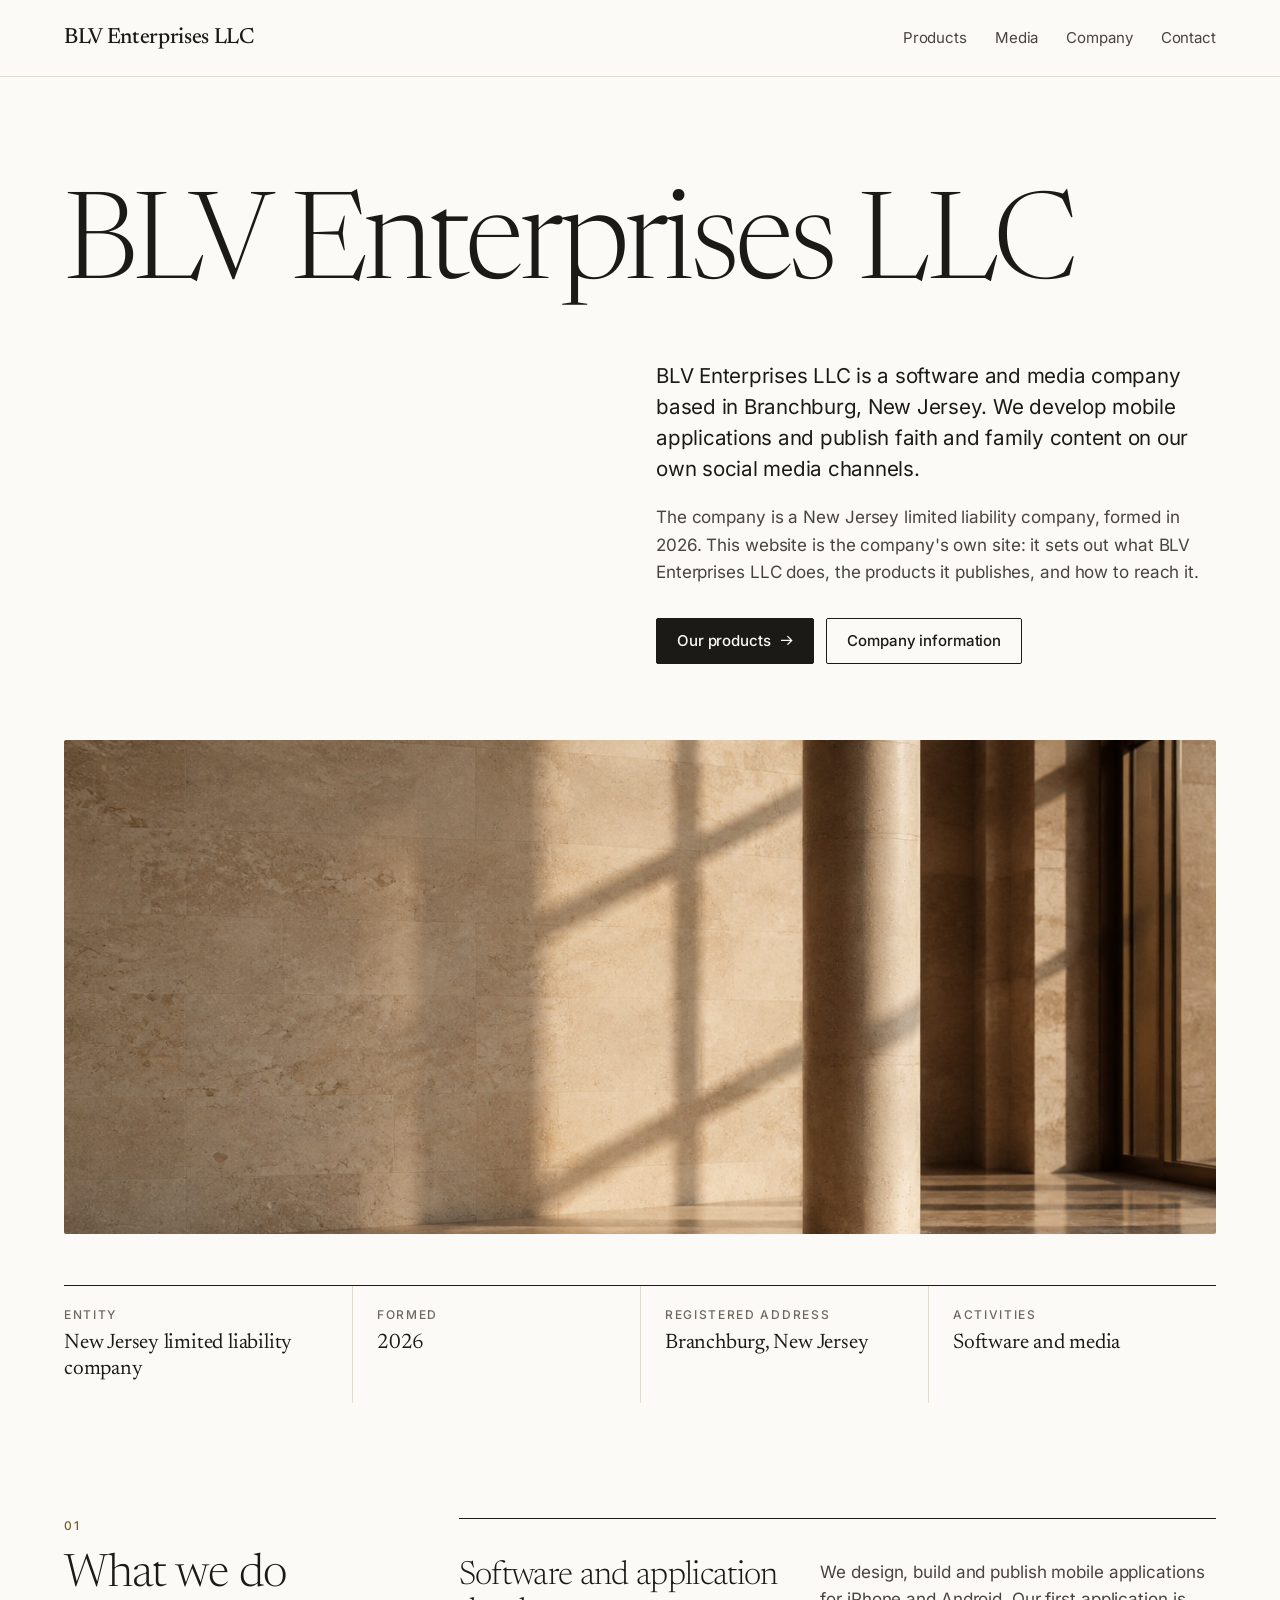
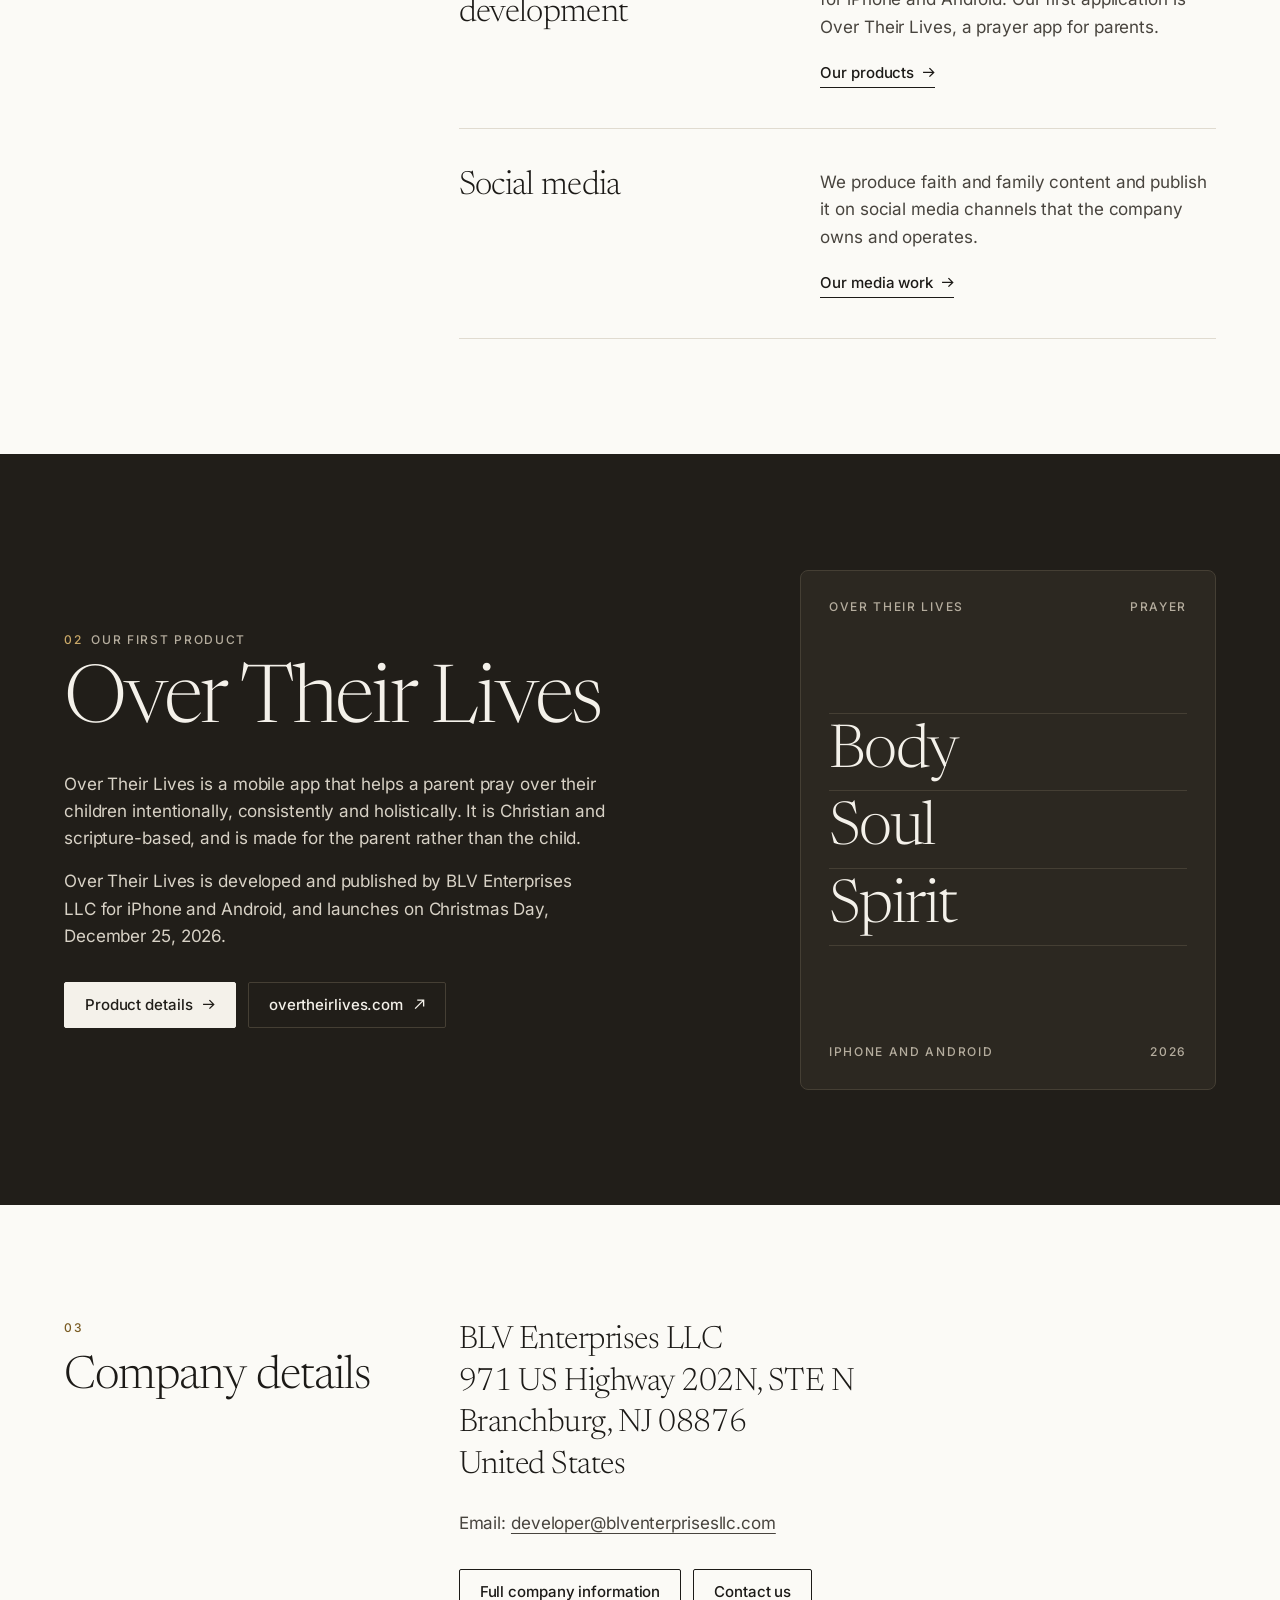
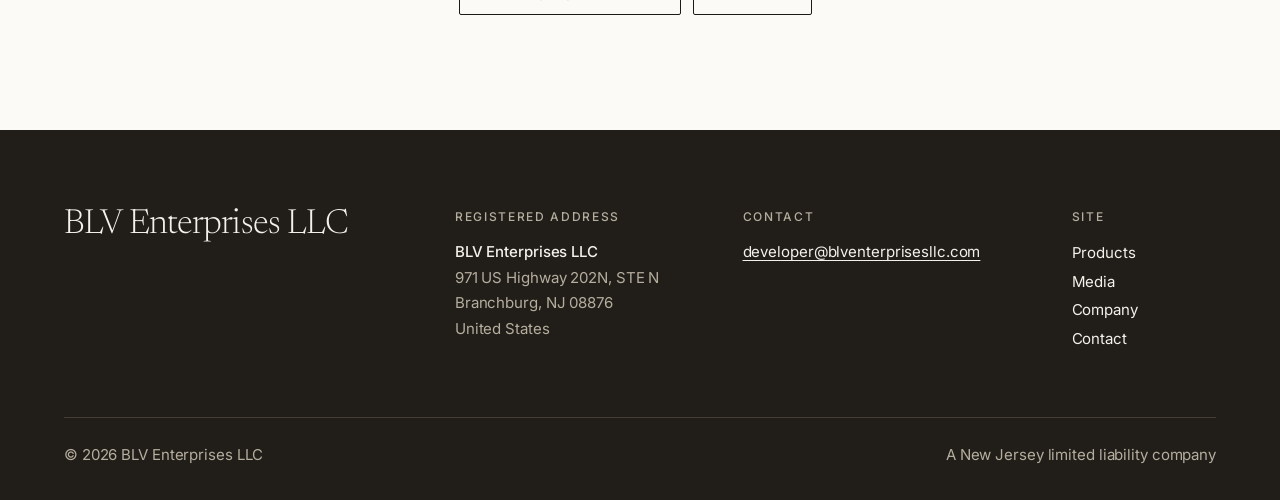
==== commit 7bbbdf48: "Add hero image to the home page Co-Authored-By: Claude Opus 5.5 <noreply@anthropic.com>" ====
--- a/index.html
+++ b/index.html
@@ -44,6 +44,10 @@
         </div>
       </div>
     </section>
+
+    <figure class="hero-figure wrap">
+      <img src="/images/hero.jpg" srcset="/images/hero-800.jpg 800w, /images/hero.jpg 1344w" sizes="(min-width: 78rem) 72rem, 100vw" width="1344" height="752" alt="" fetchpriority="high">
+    </figure>
 
     <div class="wrap">
       <dl class="strip">
--- a/styles.css
+++ b/styles.css
@@ -384,3 +384,20 @@
 .hero + .section { padding-top: clamp(1.5rem, 4vw, 3.5rem); }
 .card { justify-content: flex-start; min-height: 0; }
 .card h4 { margin-top: clamp(2.5rem, 5vw, 4.5rem); }
+
+/* Hero image */
+
+.hero-figure { margin: 0 auto clamp(2rem, 4vw, 3.5rem); }
+.hero-figure img {
+  display: block;
+  width: 100%;
+  height: auto;
+  aspect-ratio: 4 / 3;
+  object-fit: cover;
+  object-position: 60% 50%;
+  border-radius: 2px;
+  background: var(--wash-sand);
+}
+@media (min-width: 40rem) {
+  .hero-figure img { aspect-ratio: 21 / 9; }
+}
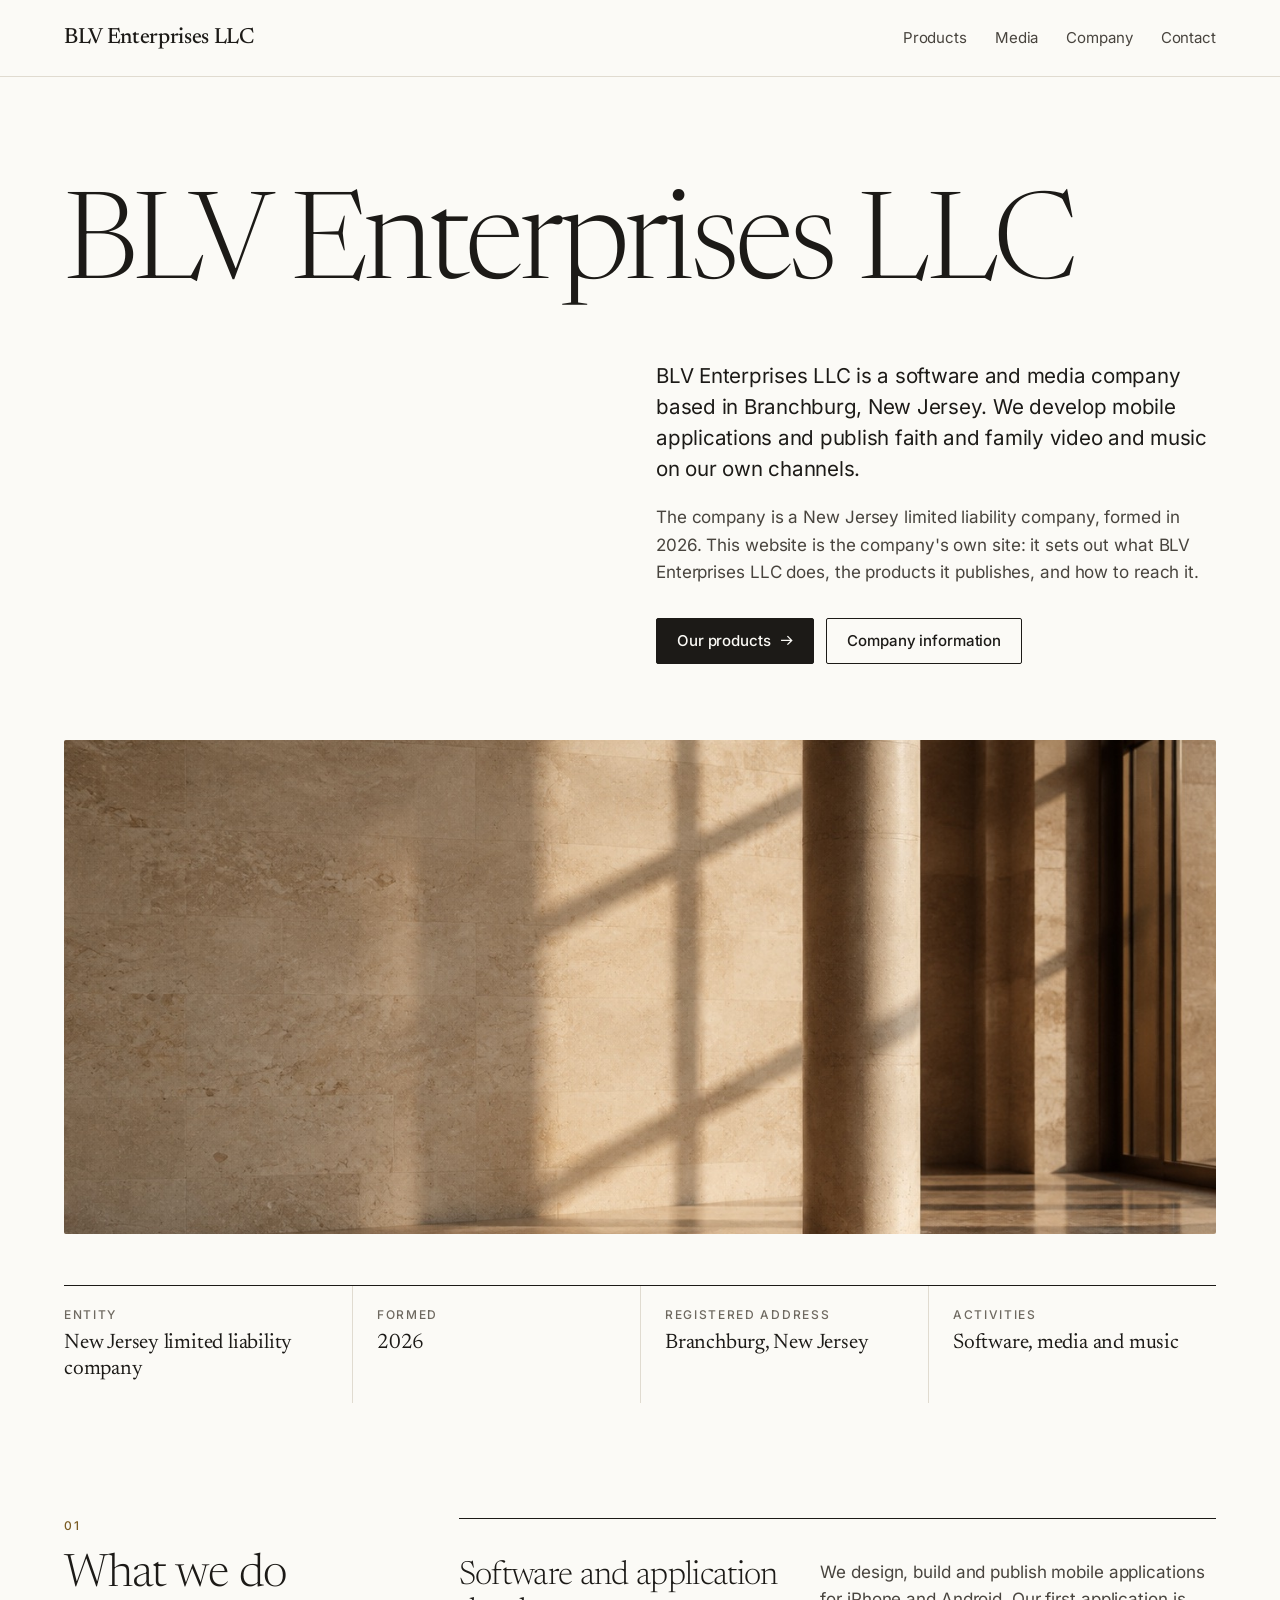
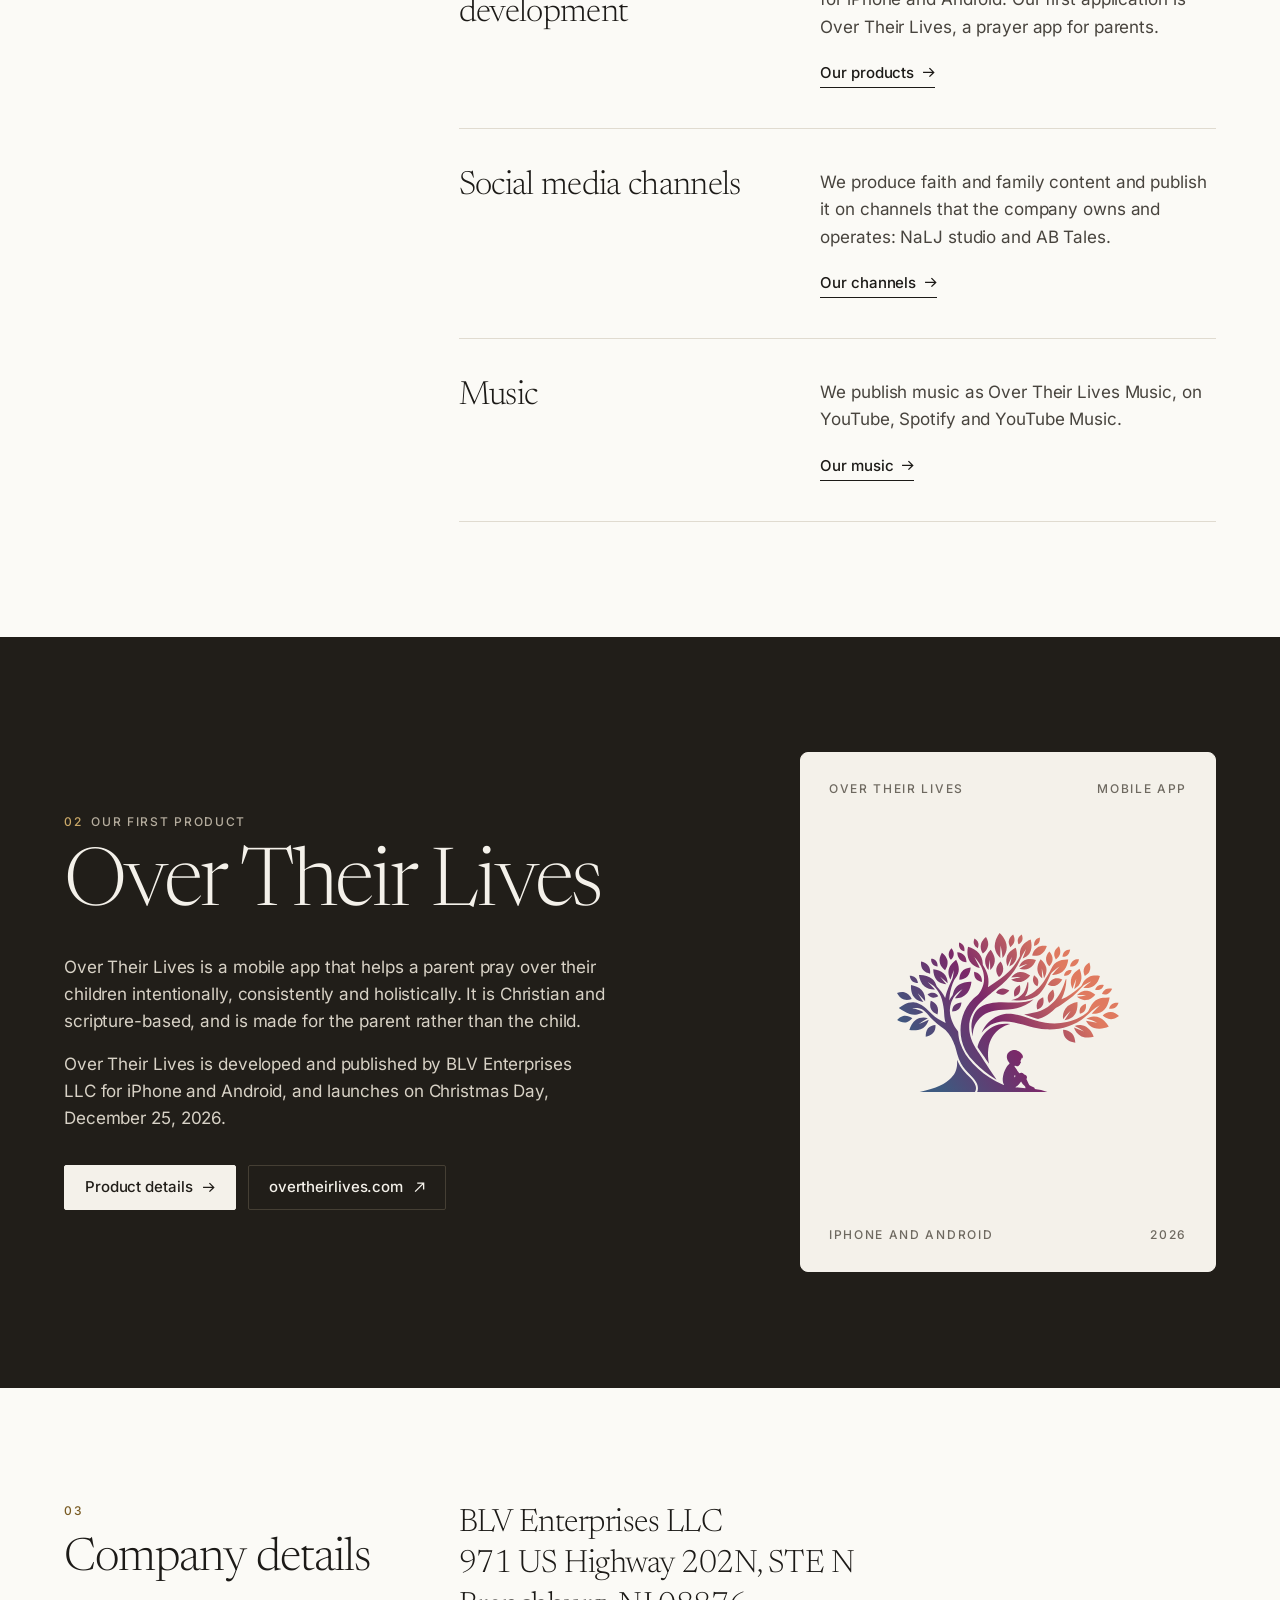
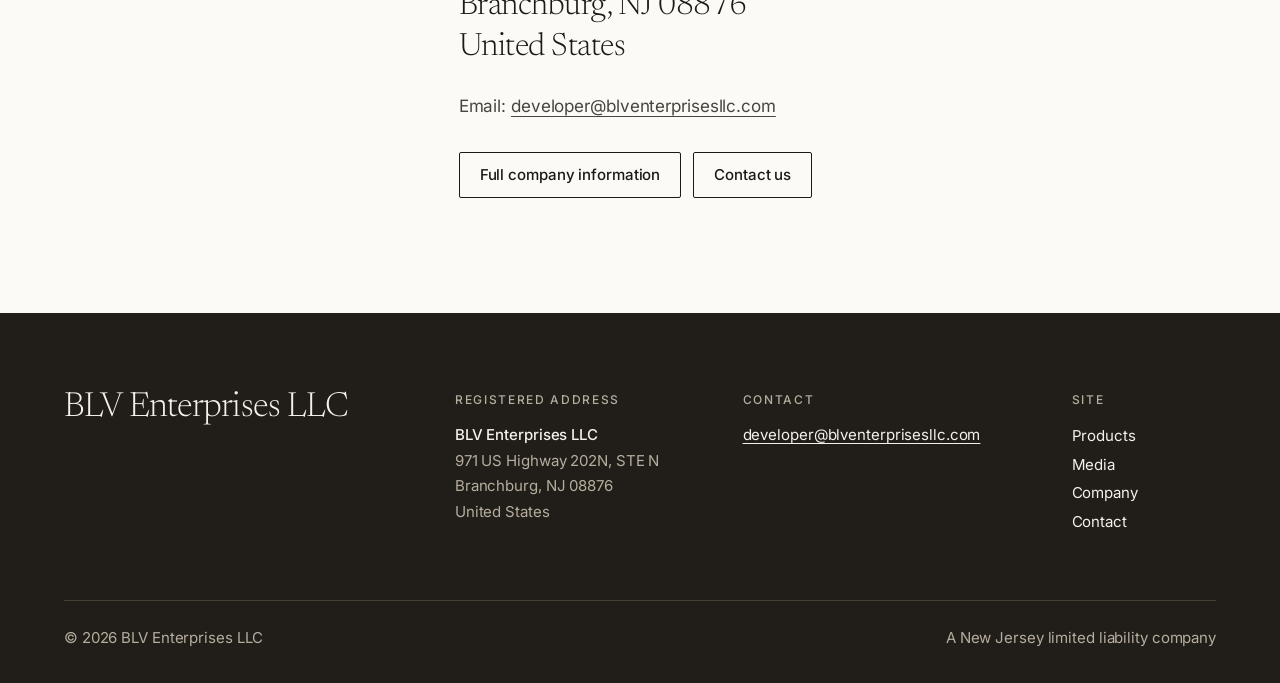
==== commit dccdd1b4: "Add Over Their Lives logo, channels and music Co-Authored-By: Claude Opus 5.5 <noreply@anthropic.com" ====
--- a/index.html
+++ b/index.html
@@ -4,13 +4,13 @@
   <meta charset="utf-8">
   <meta name="viewport" content="width=device-width, initial-scale=1">
   <title>BLV Enterprises LLC — Software and media company, Branchburg, New Jersey</title>
-  <meta name="description" content="BLV Enterprises LLC is a New Jersey limited liability company that develops mobile applications and publishes faith and family content on its own social media channels.">
+  <meta name="description" content="BLV Enterprises LLC is a New Jersey limited liability company that develops mobile applications and publishes faith and family video and music on its own channels.">
   <link rel="canonical" href="https://blventerprisesllc.com/">
   <meta property="og:url" content="https://blventerprisesllc.com/">
   <meta property="og:type" content="website">
   <meta property="og:site_name" content="BLV Enterprises LLC">
   <meta property="og:title" content="BLV Enterprises LLC — Software and media company, Branchburg, New Jersey">
-  <meta property="og:description" content="BLV Enterprises LLC is a New Jersey limited liability company that develops mobile applications and publishes faith and family content on its own social media channels.">
+  <meta property="og:description" content="BLV Enterprises LLC is a New Jersey limited liability company that develops mobile applications and publishes faith and family video and music on its own channels.">
   <meta name="theme-color" content="#fbfaf6">
   <link rel="icon" href="/favicon.svg" type="image/svg+xml">
   <link rel="preload" href="/fonts/newsreader.woff2" as="font" type="font/woff2" crossorigin>
@@ -36,7 +36,7 @@
     <section class="hero hero-split wrap">
       <h1 class="display">BLV Enterprises LLC</h1>
       <div class="hero-body">
-        <p class="lede">BLV Enterprises LLC is a software and media company based in Branchburg, New Jersey. We develop mobile applications and publish faith and family content on our own social media channels.</p>
+        <p class="lede">BLV Enterprises LLC is a software and media company based in Branchburg, New Jersey. We develop mobile applications and publish faith and family video and music on our own channels.</p>
         <p class="muted">The company is a New Jersey limited liability company, formed in 2026. This website is the company's own site: it sets out what BLV Enterprises LLC does, the products it publishes, and how to reach it.</p>
         <div class="actions">
           <a class="btn" href="/products">Our products <svg viewBox="0 0 12 12" fill="none" stroke="currentColor" stroke-width="1.25" aria-hidden="true"><path d="M1 6h10M7 2l4 4-4 4"/></svg></a>
@@ -54,7 +54,7 @@
         <div><dt>Entity</dt><dd>New Jersey limited liability company</dd></div>
         <div><dt>Formed</dt><dd>2026</dd></div>
         <div><dt>Registered address</dt><dd>Branchburg, New Jersey</dd></div>
-        <div><dt>Activities</dt><dd>Software and media</dd></div>
+        <div><dt>Activities</dt><dd>Software, media and music</dd></div>
       </dl>
     </div>
 
@@ -71,9 +71,14 @@
             <a class="arrow" href="/products">Our products <svg viewBox="0 0 12 12" fill="none" stroke="currentColor" stroke-width="1.25" aria-hidden="true"><path d="M1 6h10M7 2l4 4-4 4"/></svg></a>
           </article>
           <article class="entry">
-            <h3>Social media</h3>
-            <p>We produce faith and family content and publish it on social media channels that the company owns and operates.</p>
-            <a class="arrow" href="/media">Our media work <svg viewBox="0 0 12 12" fill="none" stroke="currentColor" stroke-width="1.25" aria-hidden="true"><path d="M1 6h10M7 2l4 4-4 4"/></svg></a>
+            <h3>Social media channels</h3>
+            <p>We produce faith and family content and publish it on channels that the company owns and operates: NaLJ studio and AB Tales.</p>
+            <a class="arrow" href="/media">Our channels <svg viewBox="0 0 12 12" fill="none" stroke="currentColor" stroke-width="1.25" aria-hidden="true"><path d="M1 6h10M7 2l4 4-4 4"/></svg></a>
+          </article>
+          <article class="entry">
+            <h3>Music</h3>
+            <p>We publish music as Over Their Lives Music, on YouTube, Spotify and YouTube Music.</p>
+            <a class="arrow" href="/media">Our music <svg viewBox="0 0 12 12" fill="none" stroke="currentColor" stroke-width="1.25" aria-hidden="true"><path d="M1 6h10M7 2l4 4-4 4"/></svg></a>
           </article>
         </div>
       </div>
@@ -91,13 +96,9 @@
             <a class="btn ghost" href="https://overtheirlives.com">overtheirlives.com <svg class="out" viewBox="0 0 12 12" fill="none" stroke="currentColor" stroke-width="1.25" aria-hidden="true"><path d="M2 10l8-8M4 2h6v6"/></svg></a>
           </div>
         </div>
-        <div class="plate" aria-hidden="true">
-          <p class="eyebrow"><span>Over Their Lives</span><span>Prayer</span></p>
-          <ul>
-            <li>Body</li>
-            <li>Soul</li>
-            <li>Spirit</li>
-          </ul>
+        <div class="plate light">
+          <p class="eyebrow"><span>Over Their Lives</span><span>Mobile app</span></p>
+          <img src="/images/over-their-lives-logo.svg" width="149" height="106" alt="Over Their Lives logo">
           <p class="eyebrow"><span>iPhone and Android</span><span>2026</span></p>
         </div>
       </div>
--- a/styles.css
+++ b/styles.css
@@ -401,3 +401,19 @@
 @media (min-width: 40rem) {
   .hero-figure img { aspect-ratio: 21 / 9; }
 }
+
+/* Logo plates and channel cards */
+
+.plate.light { background: var(--linen); border-color: var(--linen); align-items: stretch; }
+.plate.light .eyebrow { color: var(--ink-3); }
+.plate img { display: block; width: 62%; height: auto; margin: 0 auto; }
+.logo-panel { display: flex; align-items: center; justify-content: center; margin: 0 0 2.5rem; padding: clamp(2.5rem, 6vw, 4.5rem) 1.5rem; border-radius: 8px; background: var(--linen); }
+.logo-panel img { display: block; width: clamp(9rem, 22vw, 14rem); height: auto; }
+
+.card h3 { margin-top: clamp(2.5rem, 5vw, 4.5rem); margin-bottom: 0.75rem; font-size: clamp(1.75rem, 2.5vw, 2.125rem); line-height: 1.08; }
+.card.channel p { margin-bottom: 1.75rem; }
+.card .links { margin: auto 0 0; padding: 0; list-style: none; display: grid; gap: 0.6rem; justify-items: start; }
+@media (min-width: 40rem) and (max-width: 59.99rem) {
+  .cards:has(.channel) { grid-template-columns: 1fr; }
+}
+.plate img { align-self: center; flex: none; }
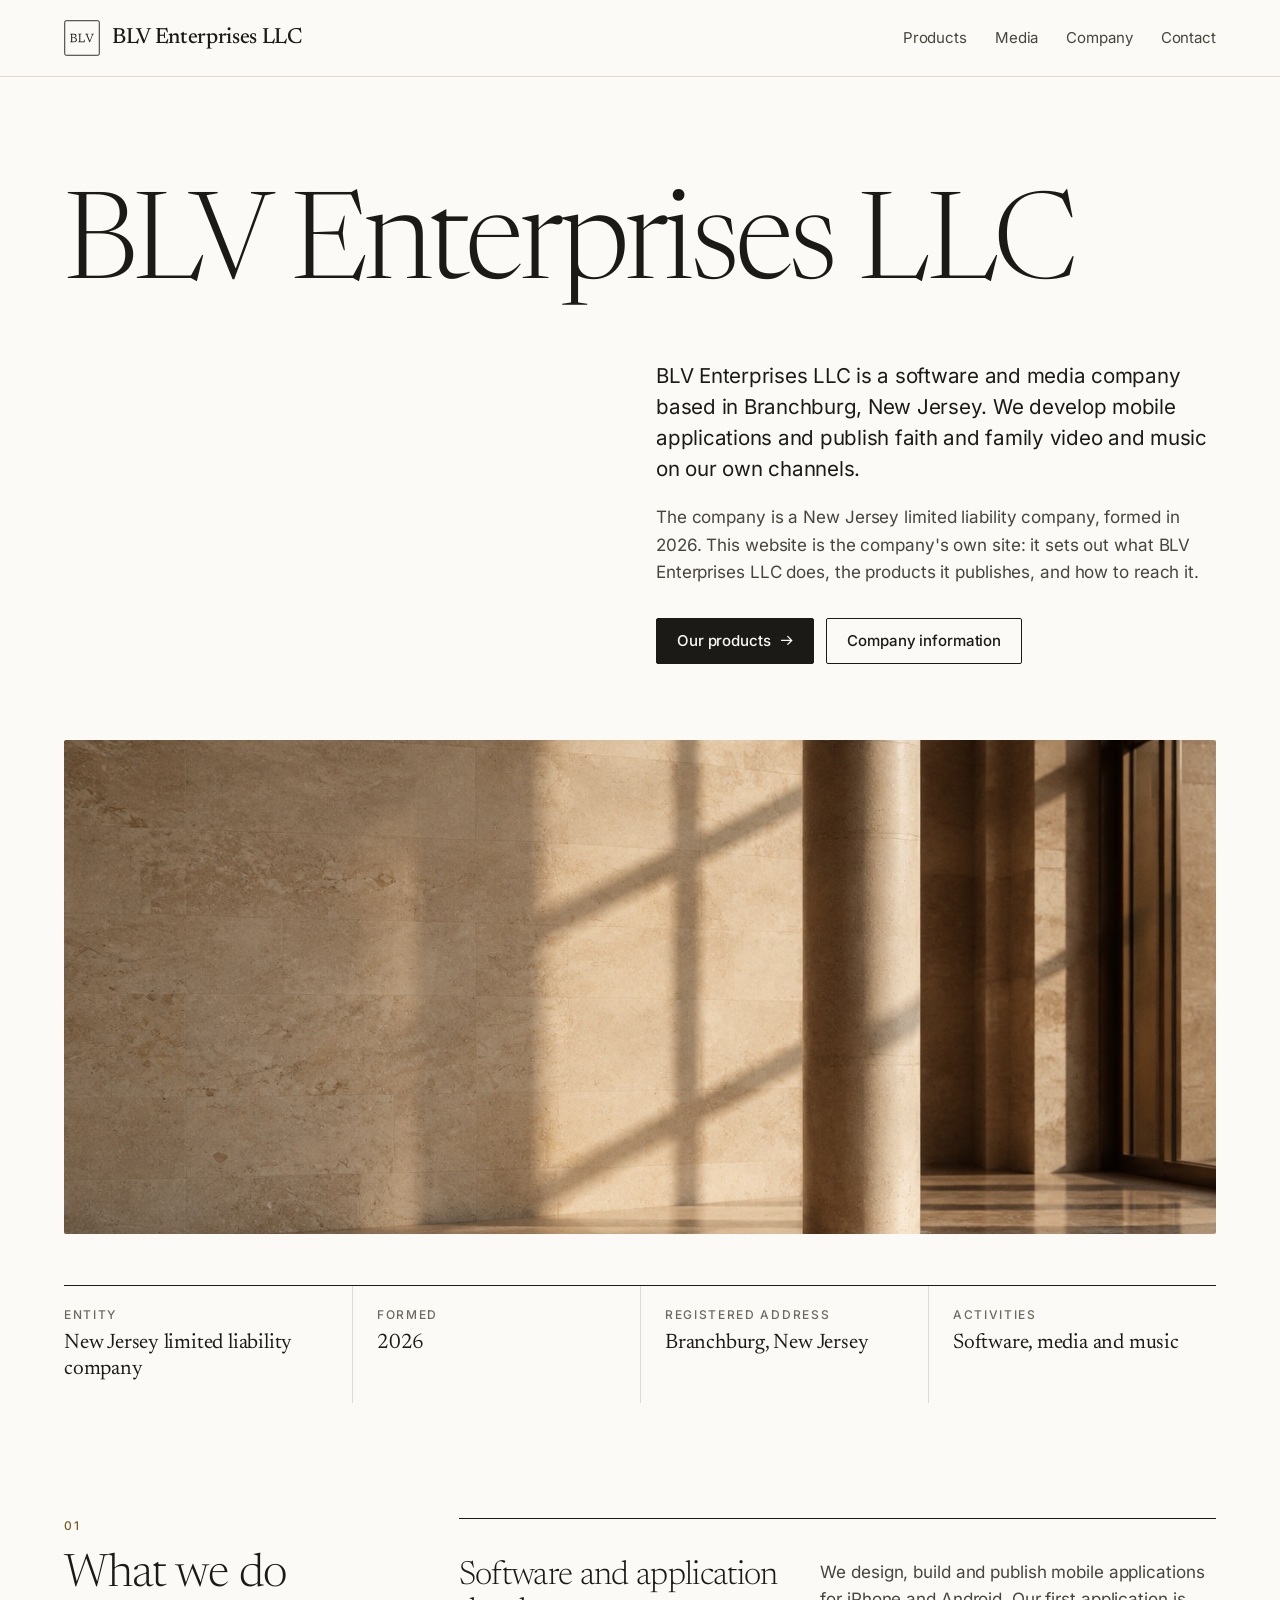
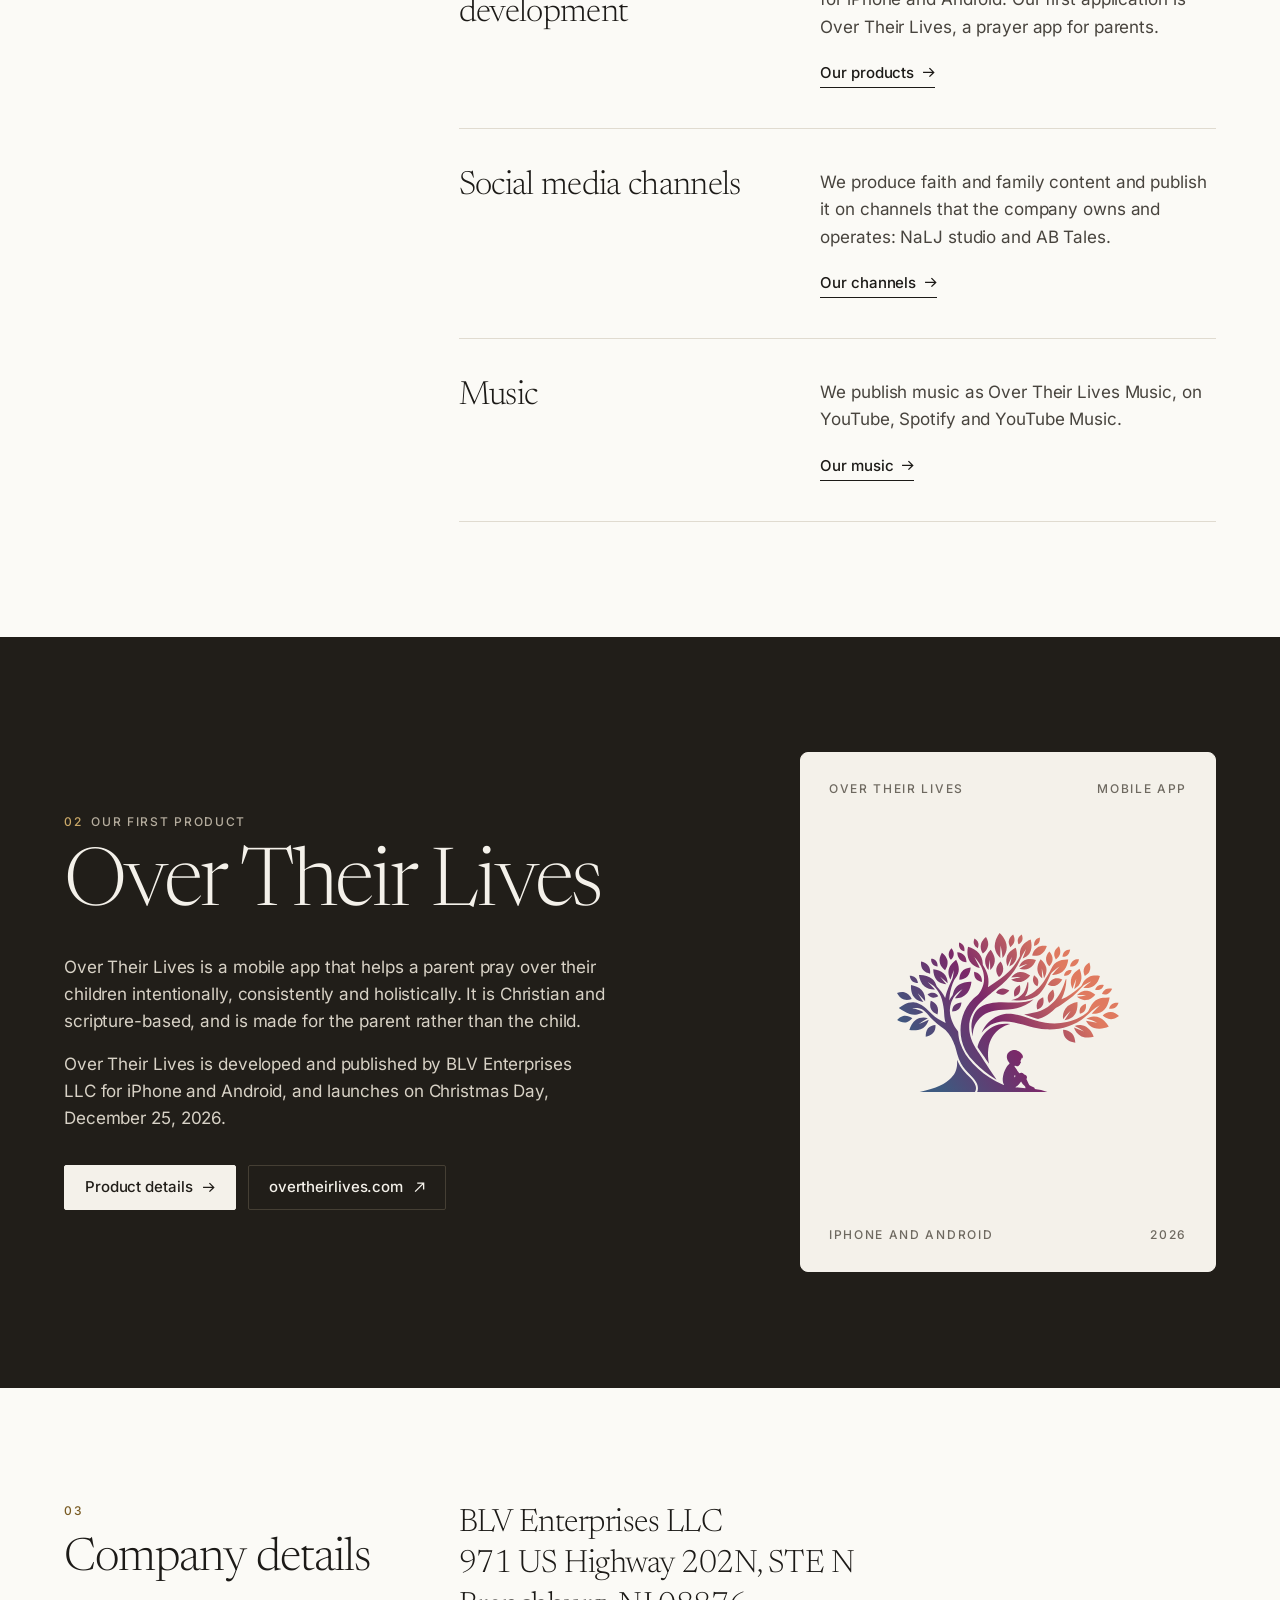
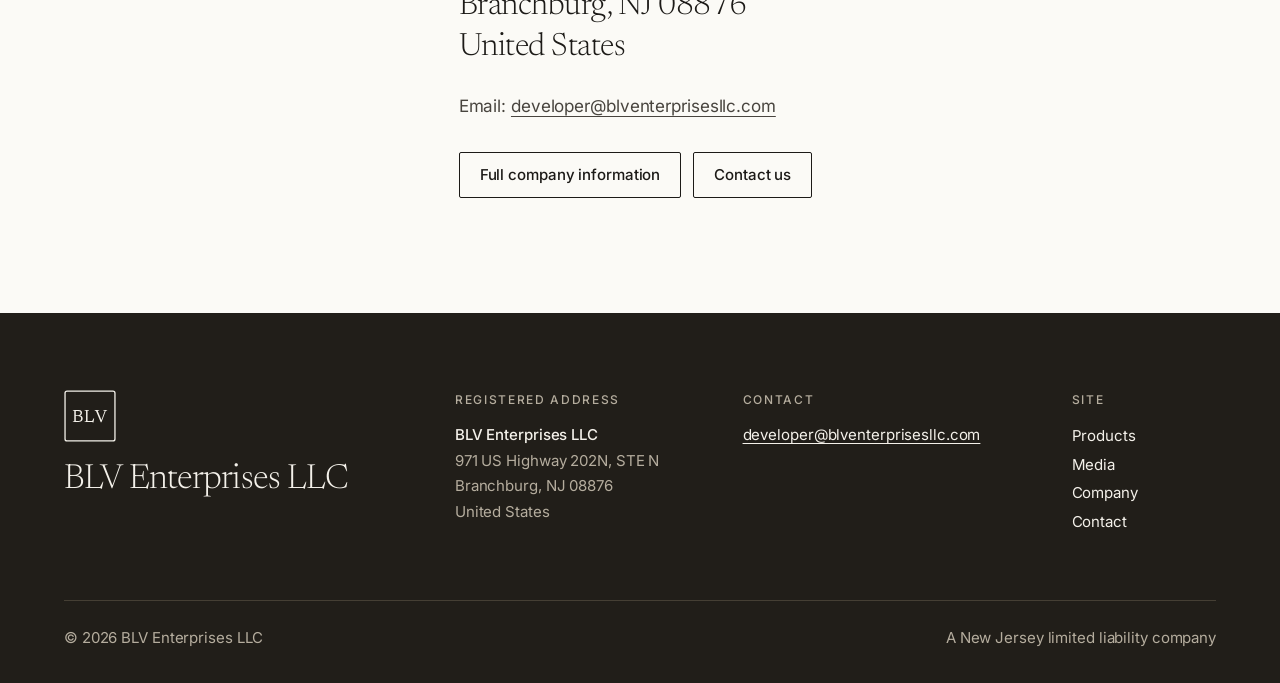
==== commit 3cc31bd0: "Add BLV monogram; replace channel profile photos with generated images Co-Authored-By: Claude Opus 5" ====
--- a/index.html
+++ b/index.html
@@ -11,8 +11,11 @@
   <meta property="og:site_name" content="BLV Enterprises LLC">
   <meta property="og:title" content="BLV Enterprises LLC — Software and media company, Branchburg, New Jersey">
   <meta property="og:description" content="BLV Enterprises LLC is a New Jersey limited liability company that develops mobile applications and publishes faith and family video and music on its own channels.">
+  <meta property="og:image" content="https://blventerprisesllc.com/images/hero.jpg">
+  <meta name="twitter:card" content="summary_large_image">
   <meta name="theme-color" content="#fbfaf6">
   <link rel="icon" href="/favicon.svg" type="image/svg+xml">
+  <link rel="apple-touch-icon" href="/apple-touch-icon.png">
   <link rel="preload" href="/fonts/newsreader.woff2" as="font" type="font/woff2" crossorigin>
   <link rel="preload" href="/fonts/inter.woff2" as="font" type="font/woff2" crossorigin>
   <link rel="stylesheet" href="/styles.css">
@@ -21,7 +24,7 @@
   <a class="skip" href="#main">Skip to content</a>
   <header class="site-header">
     <div class="wrap bar">
-      <a class="wordmark" href="/">BLV Enterprises LLC</a>
+      <a class="wordmark" href="/"><svg class="mono" viewBox="0 0 100 100" aria-hidden="true"><rect x="2" y="2" width="96" height="96" rx="4" fill="none" stroke="currentColor" stroke-width="2.5"/><path fill="currentColor" transform="translate(15.440 61.592) scale(0.01715)" d="M91 0V-50L253 -101V-1251L91 -1302V-1352H699Q848 -1352 940.5 -1310.5Q1033 -1269 1075.0 -1197.0Q1117 -1125 1117 -1034Q1117 -907 1037 -822Q974 -756 876 -733Q1010 -713 1094 -639Q1194 -548 1194 -408Q1194 -289 1143.0 -196.5Q1092 -104 983.0 -52.0Q874 0 698 0ZM423 -666V-104H690Q793 -104 865.5 -134.0Q938 -164 976.5 -228.5Q1015 -293 1015 -395Q1015 -475 982.0 -536.0Q949 -597 879.0 -631.5Q809 -666 698 -666ZM423 -1248V-770H686Q809 -770 879.0 -831.0Q949 -892 949 -1018Q949 -1088 918.0 -1139.0Q887 -1190 823.5 -1219.0Q760 -1248 662 -1248ZM2401 61H2362L2256 0H1406V-50L1571 -101V-1251L1406 -1302V-1352H1905V-1302L1740 -1251V-104H2254L2424 -417L2482 -409ZM2691 -1250 2537 -1302V-1352H3048V-1302L2873 -1251L3297 -217L3672 -1251L3506 -1302V-1352H3940V-1302L3784 -1251L3303 20H3220Z"/></svg><span>BLV Enterprises LLC</span></a>
       <nav class="site-nav" aria-label="Main">
         <ul>
           <li><a href="/products">Products</a></li>
@@ -127,7 +130,7 @@
   <footer class="site-footer">
     <div class="wrap">
       <div class="footer-grid">
-        <p class="footer-mark">BLV Enterprises LLC</p>
+        <p class="footer-mark"><svg class="mono" viewBox="0 0 100 100" aria-hidden="true"><rect x="2" y="2" width="96" height="96" rx="4" fill="none" stroke="currentColor" stroke-width="2.5"/><path fill="currentColor" transform="translate(15.440 61.592) scale(0.01715)" d="M91 0V-50L253 -101V-1251L91 -1302V-1352H699Q848 -1352 940.5 -1310.5Q1033 -1269 1075.0 -1197.0Q1117 -1125 1117 -1034Q1117 -907 1037 -822Q974 -756 876 -733Q1010 -713 1094 -639Q1194 -548 1194 -408Q1194 -289 1143.0 -196.5Q1092 -104 983.0 -52.0Q874 0 698 0ZM423 -666V-104H690Q793 -104 865.5 -134.0Q938 -164 976.5 -228.5Q1015 -293 1015 -395Q1015 -475 982.0 -536.0Q949 -597 879.0 -631.5Q809 -666 698 -666ZM423 -1248V-770H686Q809 -770 879.0 -831.0Q949 -892 949 -1018Q949 -1088 918.0 -1139.0Q887 -1190 823.5 -1219.0Q760 -1248 662 -1248ZM2401 61H2362L2256 0H1406V-50L1571 -101V-1251L1406 -1302V-1352H1905V-1302L1740 -1251V-104H2254L2424 -417L2482 -409ZM2691 -1250 2537 -1302V-1352H3048V-1302L2873 -1251L3297 -217L3672 -1251L3506 -1302V-1352H3940V-1302L3784 -1251L3303 20H3220Z"/></svg><span>BLV Enterprises LLC</span></p>
         <div>
           <p class="eyebrow">Registered address</p>
           <p>
--- a/styles.css
+++ b/styles.css
@@ -346,7 +346,7 @@
 @media (min-width: 40rem) {
   .cards { grid-template-columns: repeat(3, 1fr); }
   .ledger > div { grid-template-columns: 13rem 1fr; }
-  .footer-grid { grid-template-columns: 1.4fr 1fr 1fr; }
+  .footer-grid { grid-template-columns: 1.1fr 1.5fr 0.6fr; }
   .footer-mark { grid-column: 1 / -1; }
 }
 
@@ -417,3 +417,41 @@
   .cards:has(.channel) { grid-template-columns: 1fr; }
 }
 .plate img { align-self: center; flex: none; }
+
+/* Inner-page banners */
+
+.hero:has(+ .banner) { padding-bottom: clamp(2rem, 4vw, 3.5rem); }
+.banner { margin-bottom: 0; }
+@media (min-width: 40rem) {
+  .banner img { aspect-ratio: 5 / 2; }
+}
+.banner + .section { padding-top: clamp(3rem, 6vw, 5rem); }
+
+/* Over Their Lives dimension colours */
+
+.card.body { background: #e07a5f; }
+.card.body .eyebrow, .card.body p { color: var(--ink); }
+.card.soul { background: #7b2869; }
+.card.spirit { background: #3d5a80; }
+.card.soul, .card.spirit { color: var(--paper); }
+.card.soul .eyebrow, .card.soul p, .card.spirit .eyebrow, .card.spirit p { color: #f1ebe6; }
+
+/* Channel cards with artwork */
+
+.card.channel { padding: 0; overflow: hidden; }
+.card-img { display: block; width: 100%; height: auto; aspect-ratio: 1 / 1; object-fit: cover; background: var(--linen); }
+.card-body { display: flex; flex-direction: column; flex: 1; padding: 1.5rem 1.75rem 1.75rem; }
+.card-body .eyebrow { margin-bottom: 0.6rem; }
+.card.channel h3 { margin-top: 0; }
+@media (min-width: 40rem) and (max-width: 59.99rem) {
+  .card.channel { flex-direction: row; }
+  .card.channel .card-img { width: 40%; align-self: stretch; }
+}
+
+/* Monogram */
+
+.mono { display: block; flex: none; width: 2.25rem; height: 2.25rem; }
+.wordmark { display: inline-flex; align-items: center; gap: 0.75rem; }
+.footer-mark .mono { width: 3.25rem; height: 3.25rem; margin-bottom: 1.25rem; }
+.footer-mark span { display: block; }
+.card-img { aspect-ratio: 4 / 3; }
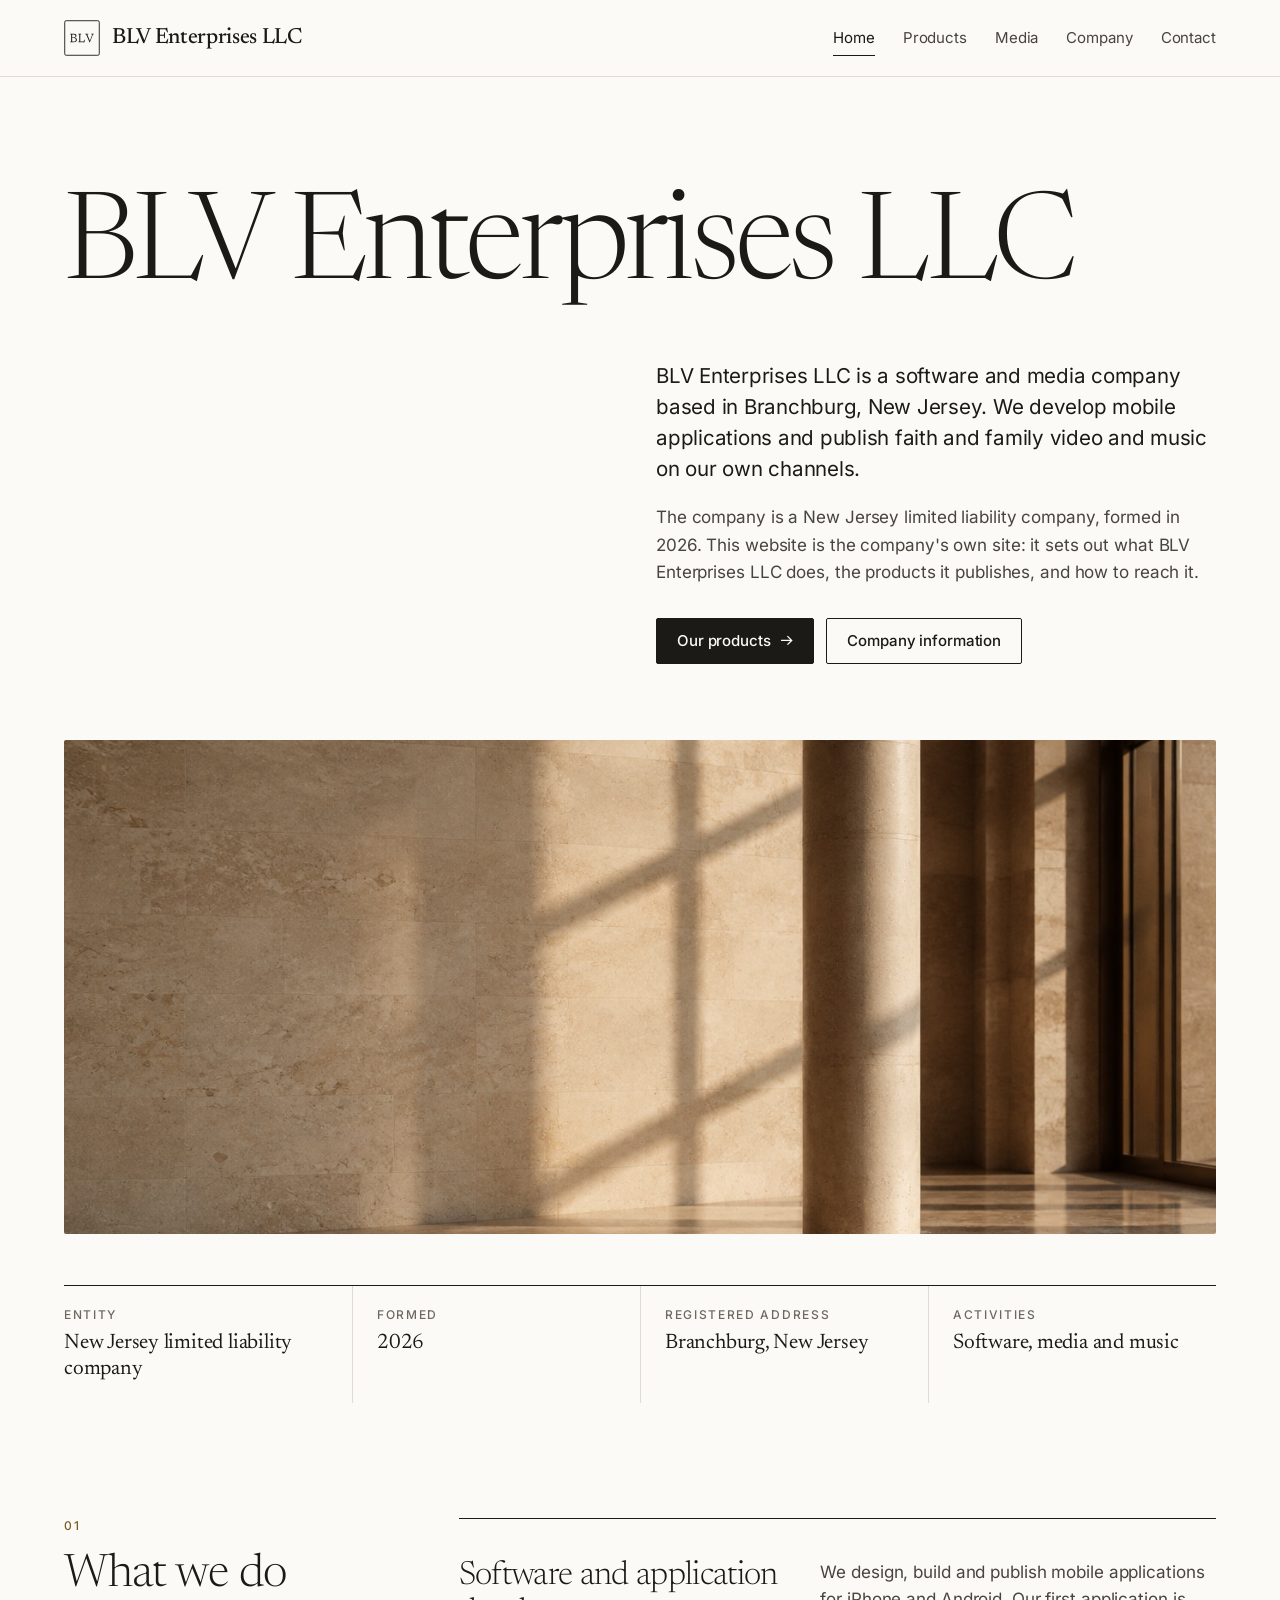
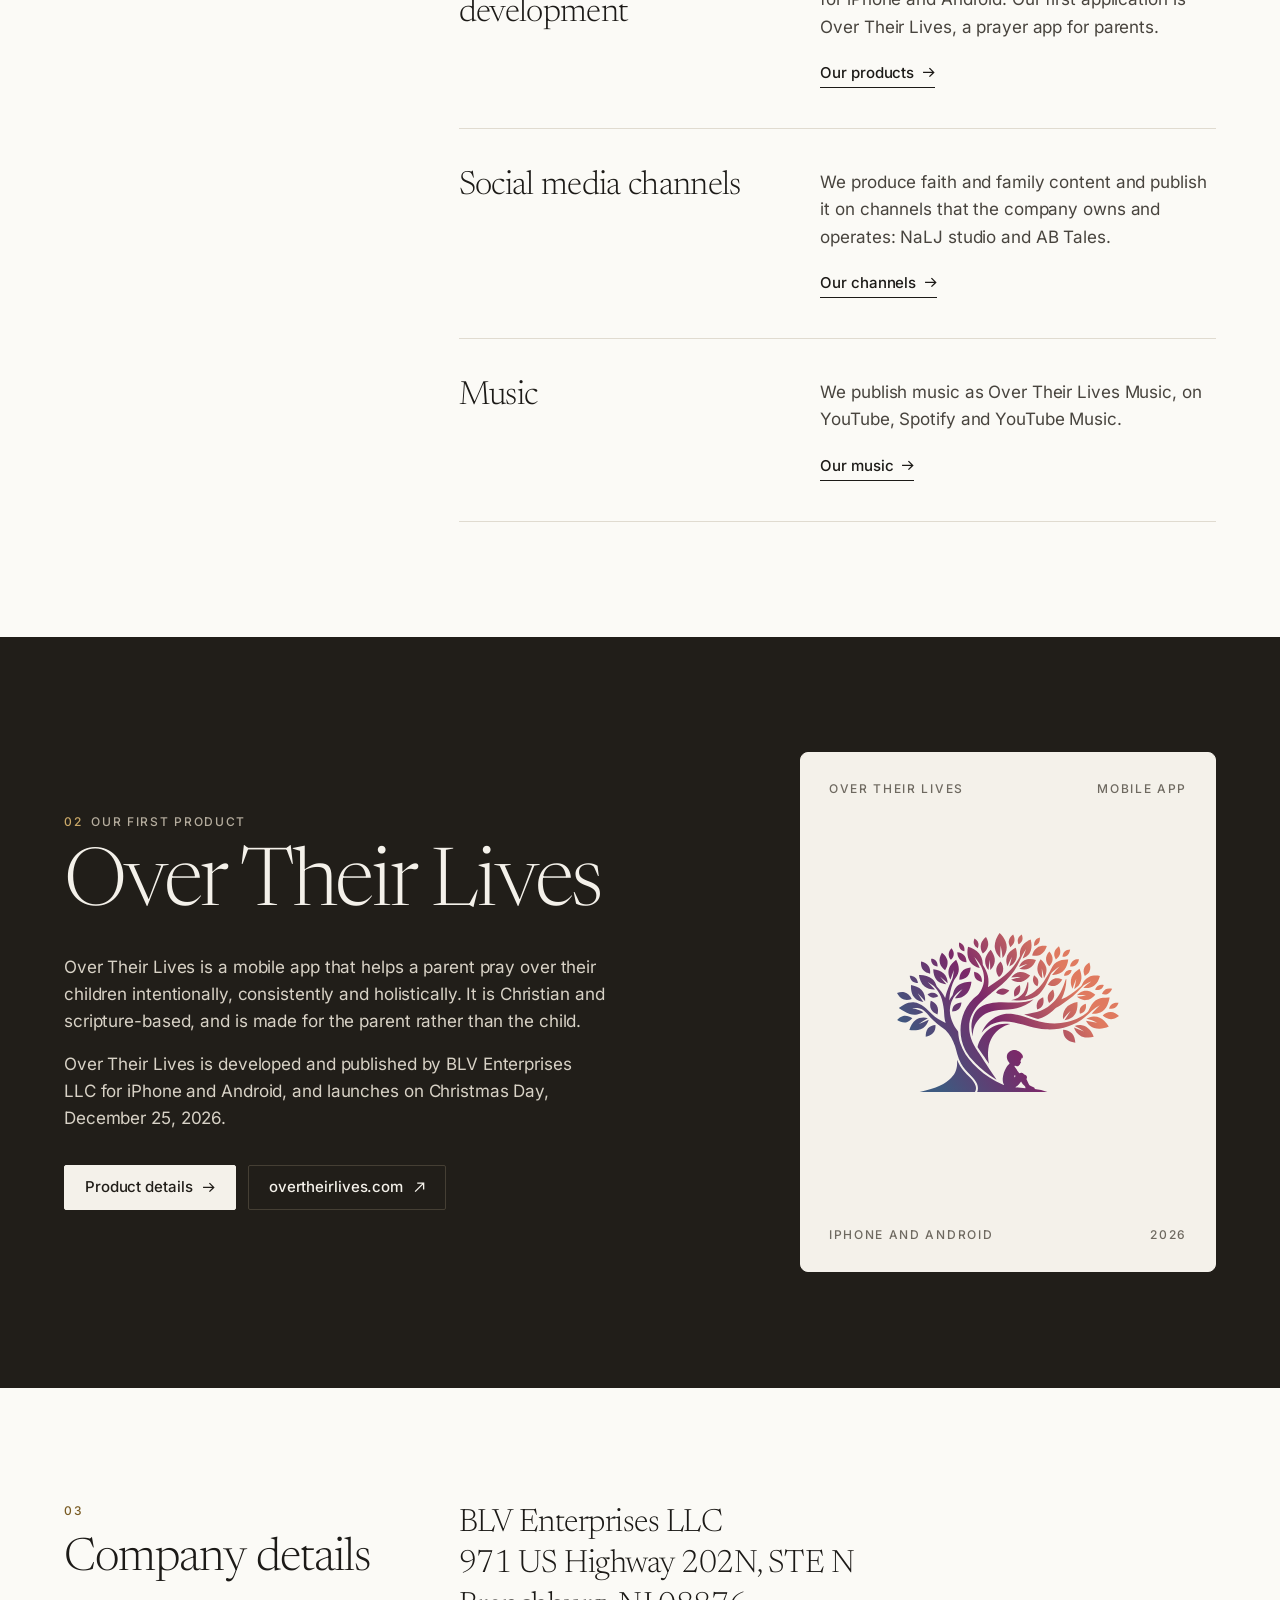
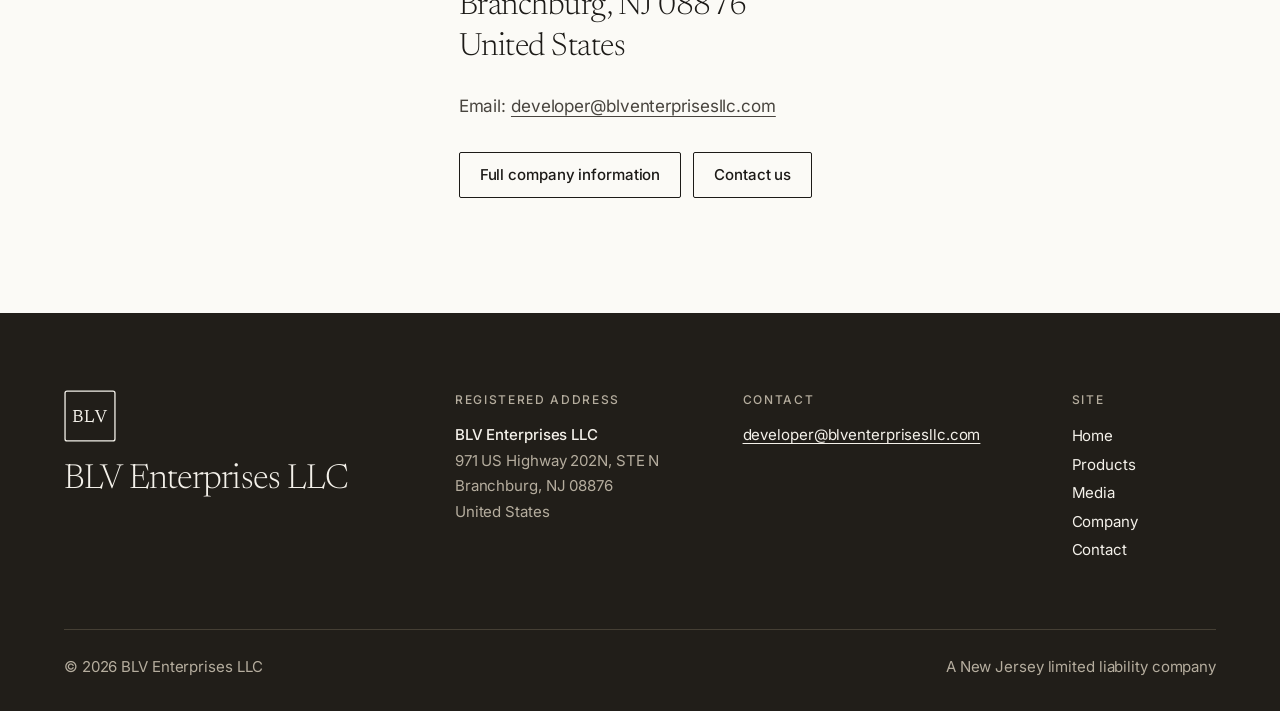
==== commit d4d494d7: "Add Home link to the navigation Co-Authored-By: Claude Opus 5.5 <noreply@anthropic.com>" ====
--- a/index.html
+++ b/index.html
@@ -27,6 +27,7 @@
       <a class="wordmark" href="/"><svg class="mono" viewBox="0 0 100 100" aria-hidden="true"><rect x="2" y="2" width="96" height="96" rx="4" fill="none" stroke="currentColor" stroke-width="2.5"/><path fill="currentColor" transform="translate(15.440 61.592) scale(0.01715)" d="M91 0V-50L253 -101V-1251L91 -1302V-1352H699Q848 -1352 940.5 -1310.5Q1033 -1269 1075.0 -1197.0Q1117 -1125 1117 -1034Q1117 -907 1037 -822Q974 -756 876 -733Q1010 -713 1094 -639Q1194 -548 1194 -408Q1194 -289 1143.0 -196.5Q1092 -104 983.0 -52.0Q874 0 698 0ZM423 -666V-104H690Q793 -104 865.5 -134.0Q938 -164 976.5 -228.5Q1015 -293 1015 -395Q1015 -475 982.0 -536.0Q949 -597 879.0 -631.5Q809 -666 698 -666ZM423 -1248V-770H686Q809 -770 879.0 -831.0Q949 -892 949 -1018Q949 -1088 918.0 -1139.0Q887 -1190 823.5 -1219.0Q760 -1248 662 -1248ZM2401 61H2362L2256 0H1406V-50L1571 -101V-1251L1406 -1302V-1352H1905V-1302L1740 -1251V-104H2254L2424 -417L2482 -409ZM2691 -1250 2537 -1302V-1352H3048V-1302L2873 -1251L3297 -217L3672 -1251L3506 -1302V-1352H3940V-1302L3784 -1251L3303 20H3220Z"/></svg><span>BLV Enterprises LLC</span></a>
       <nav class="site-nav" aria-label="Main">
         <ul>
+          <li><a href="/" aria-current="page">Home</a></li>
           <li><a href="/products">Products</a></li>
           <li><a href="/media">Media</a></li>
           <li><a href="/company">Company</a></li>
@@ -147,6 +148,7 @@
         <div>
           <p class="eyebrow">Site</p>
           <ul>
+            <li><a href="/">Home</a></li>
             <li><a href="/products">Products</a></li>
             <li><a href="/media">Media</a></li>
             <li><a href="/company">Company</a></li>
--- a/styles.css
+++ b/styles.css
@@ -455,3 +455,9 @@
 .footer-mark .mono { width: 3.25rem; height: 3.25rem; margin-bottom: 1.25rem; }
 .footer-mark span { display: block; }
 .card-img { aspect-ratio: 4 / 3; }
+
+@media (max-width: 30rem) {
+  .site-nav { width: 100%; }
+  .site-nav ul { flex-wrap: nowrap; justify-content: space-between; gap: 0.5rem; }
+  .site-nav a { font-size: 0.875rem; }
+}
